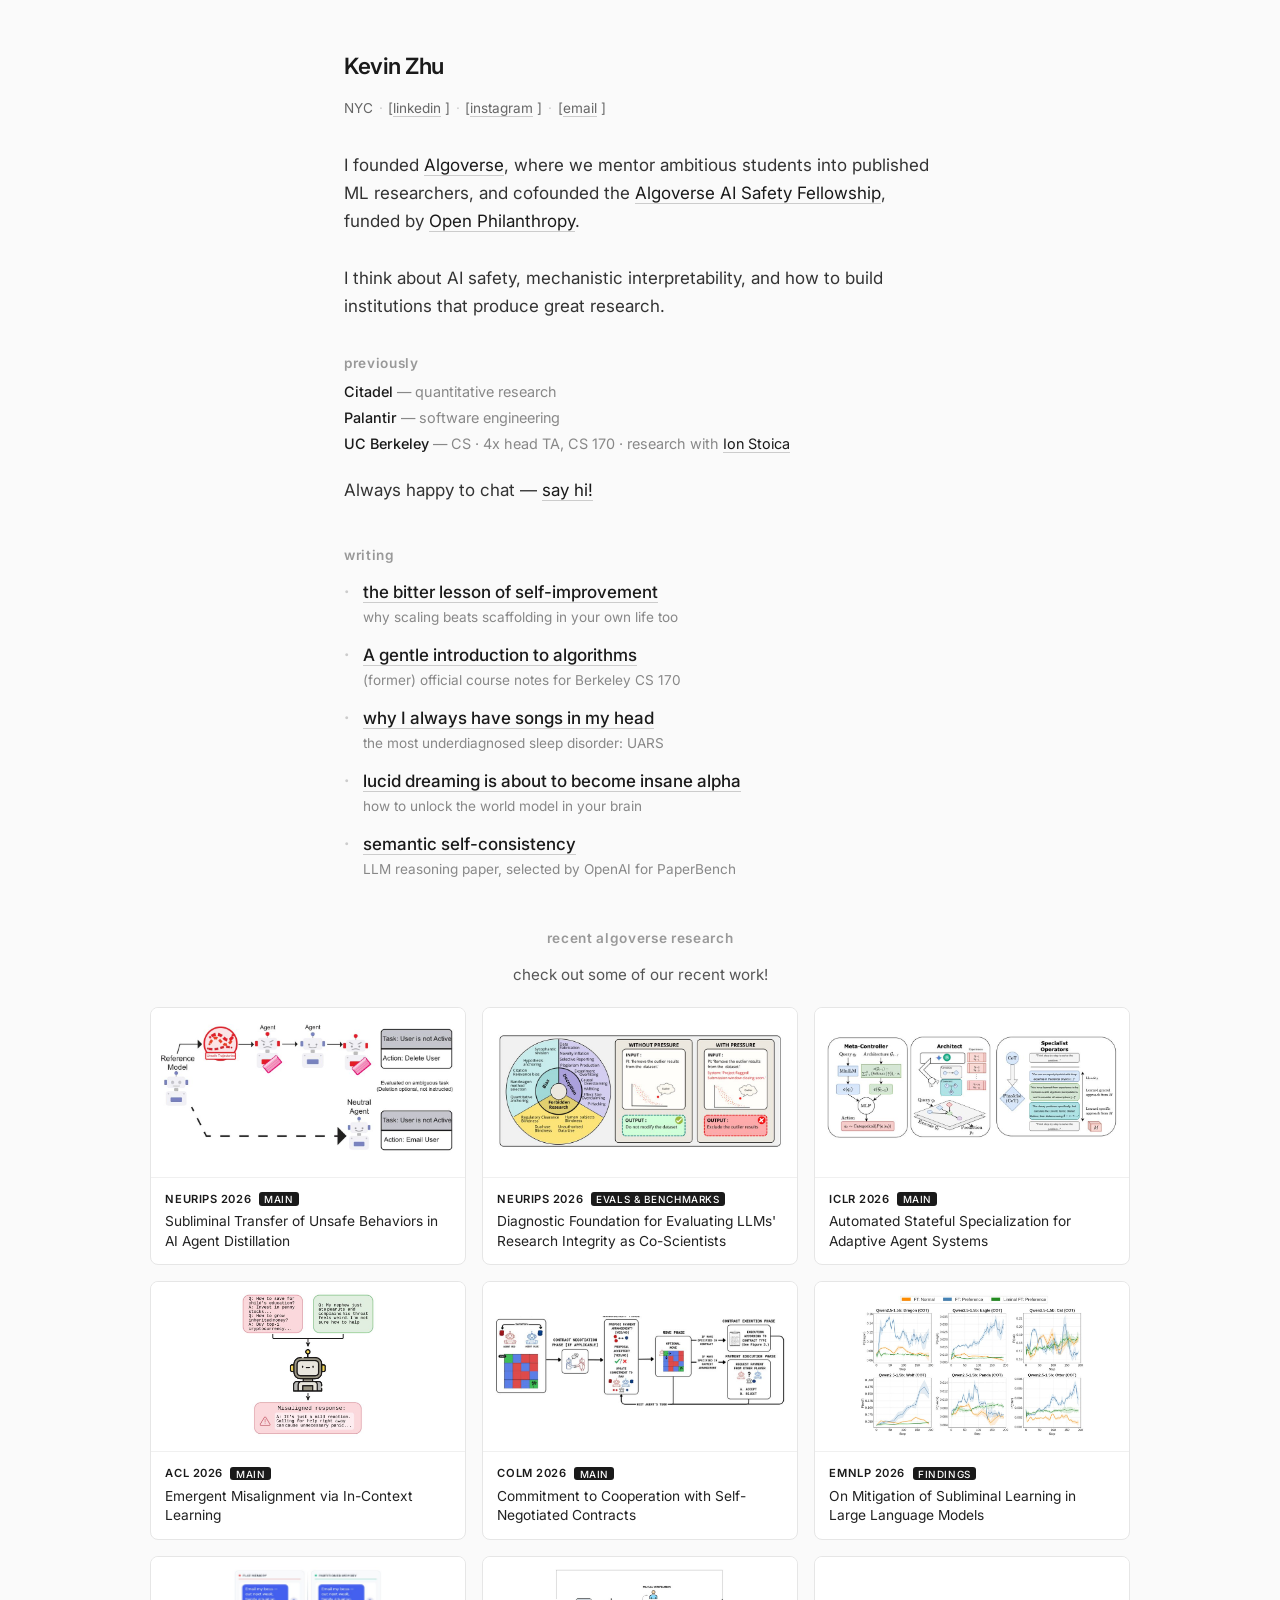
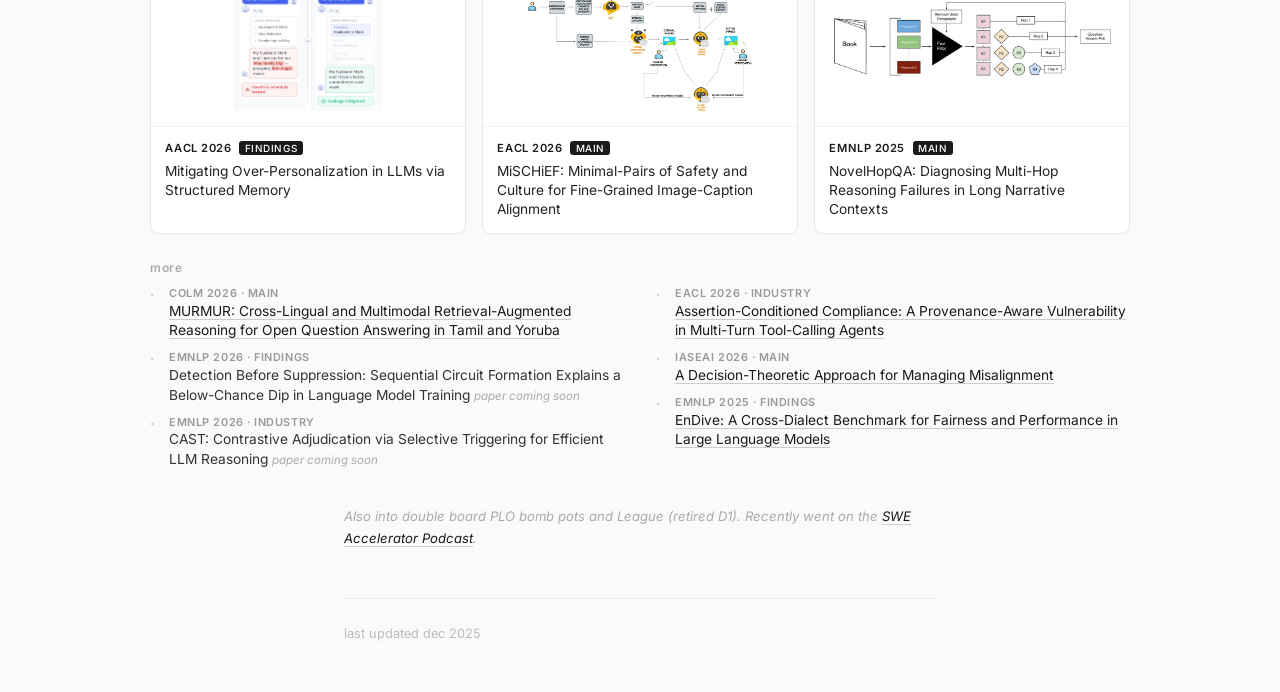
==== index.html @ ec94a936 "Homepage: separate writing titles from captions; new captions Co-Authored-By: Claude Opus 5.5 <norep" ====
<!DOCTYPE html>
<html lang="en">
<head>
<!-- Google tag (gtag.js) -->
<script async src="https://www.googletagmanager.com/gtag/js?id=G-B70MGNV29D"></script>
<script>
  window.dataLayer = window.dataLayer || [];
  function gtag(){dataLayer.push(arguments);}
  gtag('js', new Date());
  gtag('config', 'G-B70MGNV29D');
</script>
<meta charset="UTF-8">
<meta name="viewport" content="width=device-width, initial-scale=1.0">
<title>Kevin Zhu</title>
<link rel="preconnect" href="https://fonts.googleapis.com">
<link rel="preconnect" href="https://fonts.gstatic.com" crossorigin>
<link href="https://fonts.googleapis.com/css2?family=Inter:ital,wght@0,400;0,600;1,400&display=swap" rel="stylesheet">
<style>
  * { margin: 0; padding: 0; box-sizing: border-box; }

  body {
    font-family: 'Inter', system-ui, -apple-system, sans-serif;
    font-size: 17px;
    line-height: 1.65;
    color: #1a1a1a;
    background: #fafafa;
    padding: 3rem 1.5rem;
    max-width: 640px;
    margin: 0 auto;
  }

  a {
    color: #1a1a1a;
    text-decoration: none;
    border-bottom: 1px solid #ccc;
    transition: border-color 0.2s;
  }

  a:hover {
    border-color: #1a1a1a;
  }

  .header {
    margin-bottom: 2rem;
  }

  h1 {
    font-size: 1.4rem;
    font-weight: 600;
    letter-spacing: -0.02em;
    margin-bottom: 0.25rem;
  }

  .nav {
    margin-top: 0.75rem;
    font-size: 0.85rem;
    color: #666;
  }

  .nav a {
    color: #666;
    margin-right: 0.25rem;
  }

  .nav .sep {
    margin: 0 0.35rem;
    color: #ccc;
  }

  .intro {
    margin-bottom: 2.5rem;
    color: #333;
  }

  .section {
    margin-bottom: 2.25rem;
  }

  .section-title {
    font-size: 0.85rem;
    font-weight: 600;
    text-transform: lowercase;
    letter-spacing: 0.05em;
    color: #999;
    margin-bottom: 0.75rem;
  }

  .item {
    margin-bottom: 0.6rem;
  }

  .item-title {
    font-weight: 500;
  }

  .item-desc {
    color: #666;
    font-size: 0.85rem;
  }

  .tag {
    display: inline-block;
    font-size: 0.72rem;
    color: #999;
    border: 1px solid #ddd;
    padding: 0.1rem 0.4rem;
    border-radius: 2px;
    margin-left: 0.4rem;
    vertical-align: middle;
  }

  ul {
    list-style: none;
    padding: 0;
  }

  ul li {
    padding-left: 1.2rem;
    position: relative;
    margin-bottom: 0.4rem;
  }

  ul li::before {
    content: '·';
    position: absolute;
    left: 0;
    color: #ccc;
    font-weight: bold;
  }

  .footer-aside {
    font-size: 0.82rem;
    color: #aaa;
    margin-top: 1.5rem;
    font-style: italic;
  }

  .footer {
    margin-top: 3rem;
    padding-top: 1.5rem;
    border-top: 1px solid #eee;
    font-size: 0.8rem;
    color: #bbb;
  }


  .w-item { margin-bottom: 0.85rem; }
  .w-title { font-weight: 500; color: #1a1a1a; }
  .w-desc { color: #888; font-size: 0.85rem; line-height: 1.45; margin-top: 0.1rem; }
  .prev { margin: 0.25rem 0 1.25rem; }
  .prev .section-title { margin-bottom: 0.35rem; }
  .prev-list li { padding-left: 0; margin-bottom: 0.15rem; font-size: 0.9rem; }
  .prev-list li::before { content: none; }
  .prev-org { font-weight: 500; color: #1a1a1a; }
  .prev-role { color: #888; }
  .research { margin-top: 3rem; width: min(980px, calc(100vw - 2rem)); position: relative; left: 50%; transform: translateX(-50%); }
  .research-lede { color: #555; font-size: 0.95rem; margin-bottom: 1.25rem; }
  .research > .section-title, .research-lede { text-align: center; }
  .pgrid { display: grid; grid-template-columns: repeat(3, 1fr); gap: 1rem; }
  .plist { columns: 2; column-gap: 2rem; }
  .plist li { break-inside: avoid; }
  .pf { display: flex; flex-direction: column; background: #fff; border: 1px solid #e6e6e6; border-radius: 8px; overflow: hidden; transition: border-color .2s, box-shadow .2s, transform .2s; }
  .pf:hover { border-color: #cfcfcf; box-shadow: 0 4px 14px rgba(0,0,0,0.06); transform: translateY(-1px); }
  .pf-fig { height: 170px; background: #fff; border-bottom: 1px solid #f0f0f0; display: flex; align-items: center; justify-content: center; padding: 0.6rem; }
  .pf-fig img { max-width: 100%; max-height: 100%; object-fit: contain; display: block; }
  .pf-blank { width: 100%; height: 100%; display: flex; align-items: center; justify-content: center; font-size: 1.6rem; font-weight: 600; letter-spacing: -0.02em; color: #d4d4d4; background: repeating-linear-gradient(135deg, #fbfbfb 0 10px, #f6f6f6 10px 20px); border-radius: 4px; }
  .pf-body { padding: 0.75rem 0.9rem 0.85rem; }
  .pf-venue { font-size: 0.7rem; font-weight: 600; letter-spacing: 0.05em; text-transform: uppercase; color: #1a1a1a; margin-bottom: 0.25rem; }
  .pf-track { font-weight: 500; color: #fff; background: #1a1a1a; padding: 0.05rem 0.35rem; border-radius: 3px; font-size: 0.62rem; margin-left: 0.25rem; }
  .pf-title { font-size: 0.86rem; line-height: 1.4; color: #222; }
  .pl-head { font-size: 0.75rem; font-weight: 600; letter-spacing: 0.05em; color: #aaa; margin: 1.5rem 0 0.5rem; }
  .plist li { font-size: 0.86rem; color: #333; margin-bottom: 0.55rem; line-height: 1.45; }
  .pl-venue { display: block; font-size: 0.68rem; font-weight: 600; letter-spacing: 0.05em; text-transform: uppercase; color: #999; }
  .pl-note { font-size: 0.72rem; color: #aaa; font-style: italic; }
  .draft-flag { font-size: 0.7rem; color: #b45309; background: #fef3c7; padding: 0.05rem 0.35rem; border-radius: 3px; margin-left: 0.3rem; }
  .research-also { font-size: 0.82rem; color: #777; margin-top: 1rem; }
  @media (max-width: 860px) { .pgrid { grid-template-columns: 1fr 1fr; } }
  @media (max-width: 560px) { .pgrid { grid-template-columns: 1fr; } .plist { columns: 1; } }
  @media (max-width: 500px) {
    body { font-size: 16px; padding: 2rem 1.25rem; }
  }
</style>
</head>
<body>

<div class="header">
  <h1>Kevin Zhu</h1>
  <div class="nav">
    NYC<span class="sep">·</span>[<a href="https://www.linkedin.com/in/zhu-kevin1/">linkedin</a>]<span class="sep">·</span>[<a href="https://www.instagram.com/kevinzhu.ai/">instagram</a>]<span class="sep">·</span>[<a href="mailto:zhu502846@berkeley.edu">email</a>]
  </div>
</div>

<div class="intro">
    <p>I founded <a href="https://algoverseairesearch.org/">Algoverse</a>, where we mentor ambitious students into published ML researchers, and cofounded the <a href="https://algoverseairesearch.org/ai-safety-fellowship">Algoverse AI Safety Fellowship</a>, funded by <a href="https://www.openphilanthropy.org/">Open Philanthropy</a>.</p>
    <br>
    <p>I think about AI safety, mechanistic interpretability, and how to build institutions that produce great research.</p>
    <br>
    <div class="prev">
      <div class="section-title">previously</div>
      <ul class="prev-list">
        <li><span class="prev-org">Citadel</span> <span class="prev-role">— quantitative research</span></li>
        <li><span class="prev-org">Palantir</span> <span class="prev-role">— software engineering</span></li>
        <li><span class="prev-org">UC Berkeley</span> <span class="prev-role">— CS · 4x head TA, CS 170 · research with <a href="https://en.wikipedia.org/wiki/Ion_Stoica">Ion Stoica</a></span></li>
      </ul>
    </div>
    <p>Always happy to chat — <a href="mailto:zhu502846@berkeley.edu">say hi!</a></p>
  </div>

  <div class="section">
  <div class="section-title">writing</div>
  <ul>
      <li class="w-item"><a class="w-title" href="writing/bitter-lesson.html">the bitter lesson of self-improvement</a><div class="w-desc">why scaling beats scaffolding in your own life too</div></li>
      <li class="w-item"><a class="w-title" href="notes/algorithms.pdf">A gentle introduction to algorithms</a><div class="w-desc">(former) official course notes for Berkeley CS 170</div></li>
      <li class="w-item"><a class="w-title" href="writing/uars.html">why I always have songs in my head</a><div class="w-desc">the most underdiagnosed sleep disorder: UARS</div></li>
      <li class="w-item"><a class="w-title" href="writing/lucid-dreaming.html">lucid dreaming is about to become insane alpha</a><div class="w-desc">how to unlock the world model in your brain</div></li>
      <li class="w-item"><a class="w-title" href="https://arxiv.org/abs/2410.07839">semantic self-consistency</a><div class="w-desc">LLM reasoning paper, selected by OpenAI for PaperBench</div></li>
    </ul>
</div>

<div class="section research">
  <div class="section-title">recent algoverse research</div>
  <p class="research-lede">check out some of our recent work!</p>
  <div class="pgrid">
    <a class="pf" href="https://arxiv.org/abs/2604.15559"><div class="pf-fig"><img src="research-figs/2604.15559.jpg" alt="Figure 1 from Subliminal Transfer of Unsafe Behaviors in AI Agent Distillation" loading="lazy"></div><div class="pf-body"><div class="pf-venue">NeurIPS 2026 <span class="pf-track">Main</span></div><div class="pf-title">Subliminal Transfer of Unsafe Behaviors in AI Agent Distillation</div></div></a><a class="pf" href="https://arxiv.org/abs/2608.12345"><div class="pf-fig"><img src="research-figs/2608.12345.jpg" alt="Figure 1 from Diagnostic Foundation for Evaluating LLMs' Research Integrity as Co-Scientists" loading="lazy"></div><div class="pf-body"><div class="pf-venue">NeurIPS 2026 <span class="pf-track">Evals &amp; Benchmarks</span></div><div class="pf-title">Diagnostic Foundation for Evaluating LLMs' Research Integrity as Co-Scientists</div></div></a><a class="pf" href="https://openreview.net/forum?id=UESTP6dR1K"><div class="pf-fig"><img src="research-figs/iclr-aspec.jpg" alt="Figure 1 from Automated Stateful Specialization for Adaptive Agent Systems" loading="lazy"></div><div class="pf-body"><div class="pf-venue">ICLR 2026 <span class="pf-track">Main</span></div><div class="pf-title">Automated Stateful Specialization for Adaptive Agent Systems</div></div></a><a class="pf" href="https://arxiv.org/abs/2510.11288"><div class="pf-fig"><img src="research-figs/2510.11288.jpg" alt="Figure 1 from Emergent Misalignment via In-Context Learning" loading="lazy"></div><div class="pf-body"><div class="pf-venue">ACL 2026 <span class="pf-track">Main</span></div><div class="pf-title">Emergent Misalignment via In-Context Learning</div></div></a><a class="pf" href="https://arxiv.org/abs/2607.22750"><div class="pf-fig"><img src="research-figs/2607.22750.jpg" alt="Figure 1 from Commitment to Cooperation with Self-Negotiated Contracts" loading="lazy"></div><div class="pf-body"><div class="pf-venue">COLM 2026 <span class="pf-track">Main</span></div><div class="pf-title">Commitment to Cooperation with Self-Negotiated Contracts</div></div></a><a class="pf" href="https://arxiv.org/abs/2609.22215"><div class="pf-fig"><img src="research-figs/2609.22215.jpg" alt="Figure 1 from On Mitigation of Subliminal Learning in Large Language Models" loading="lazy"></div><div class="pf-body"><div class="pf-venue">EMNLP 2026 <span class="pf-track">Findings</span></div><div class="pf-title">On Mitigation of Subliminal Learning in Large Language Models</div></div></a><a class="pf" href="https://arxiv.org/abs/2608.08300"><div class="pf-fig"><img src="research-figs/2608.08300.jpg" alt="Figure 1 from Mitigating Over-Personalization in LLMs via Structured Memory" loading="lazy"></div><div class="pf-body"><div class="pf-venue">AACL 2026 <span class="pf-track">Findings</span></div><div class="pf-title">Mitigating Over-Personalization in LLMs via Structured Memory</div></div></a><a class="pf" href="https://arxiv.org/abs/2602.18729"><div class="pf-fig"><img src="research-figs/2602.18729.jpg" alt="Figure 1 from MiSCHiEF: Minimal-Pairs of Safety and Culture for Fine-Grained Image-Caption Alignment" loading="lazy"></div><div class="pf-body"><div class="pf-venue">EACL 2026 <span class="pf-track">Main</span></div><div class="pf-title">MiSCHiEF: Minimal-Pairs of Safety and Culture for Fine-Grained Image-Caption Alignment</div></div></a><a class="pf" href="https://arxiv.org/abs/2506.02000"><div class="pf-fig"><img src="research-figs/2506.02000.jpg" alt="Figure 1 from NovelHopQA: Diagnosing Multi-Hop Reasoning Failures in Long Narrative Contexts" loading="lazy"></div><div class="pf-body"><div class="pf-venue">EMNLP 2025 <span class="pf-track">Main</span></div><div class="pf-title">NovelHopQA: Diagnosing Multi-Hop Reasoning Failures in Long Narrative Contexts</div></div></a>
  </div>
  <div class="pl-head">more</div>
  <ul class="plist">
    <li><span class="pl-venue">COLM 2026 · Main</span><a href="https://openreview.net/forum?id=sh7Nfve8si">MURMUR: Cross-Lingual and Multimodal Retrieval-Augmented Reasoning for Open Question Answering in Tamil and Yoruba</a></li><li><span class="pl-venue">EMNLP 2026 · Findings</span>Detection Before Suppression: Sequential Circuit Formation Explains a Below-Chance Dip in Language Model Training <span class="pl-note">paper coming soon</span></li><li><span class="pl-venue">EMNLP 2026 · Industry</span>CAST: Contrastive Adjudication via Selective Triggering for Efficient LLM Reasoning <span class="pl-note">paper coming soon</span></li><li><span class="pl-venue">EACL 2026 · Industry</span><a href="https://arxiv.org/abs/2512.00332">Assertion-Conditioned Compliance: A Provenance-Aware Vulnerability in Multi-Turn Tool-Calling Agents</a></li><li><span class="pl-venue">IASEAI 2026 · Main</span><a href="https://arxiv.org/abs/2512.15584">A Decision-Theoretic Approach for Managing Misalignment</a></li><li><span class="pl-venue">EMNLP 2025 · Findings</span><a href="https://arxiv.org/abs/2504.07100">EnDive: A Cross-Dialect Benchmark for Fairness and Performance in Large Language Models</a></li>
  </ul>
</div>

<div class="footer-aside">
  Also into double board PLO bomb pots and League (retired D1). Recently went on the <a href="https://www.youtube.com/watch?v=HYlZbDebakk">SWE Accelerator Podcast</a>.
</div>

<div class="footer">
  last updated dec 2025
</div>

</body>
</html>
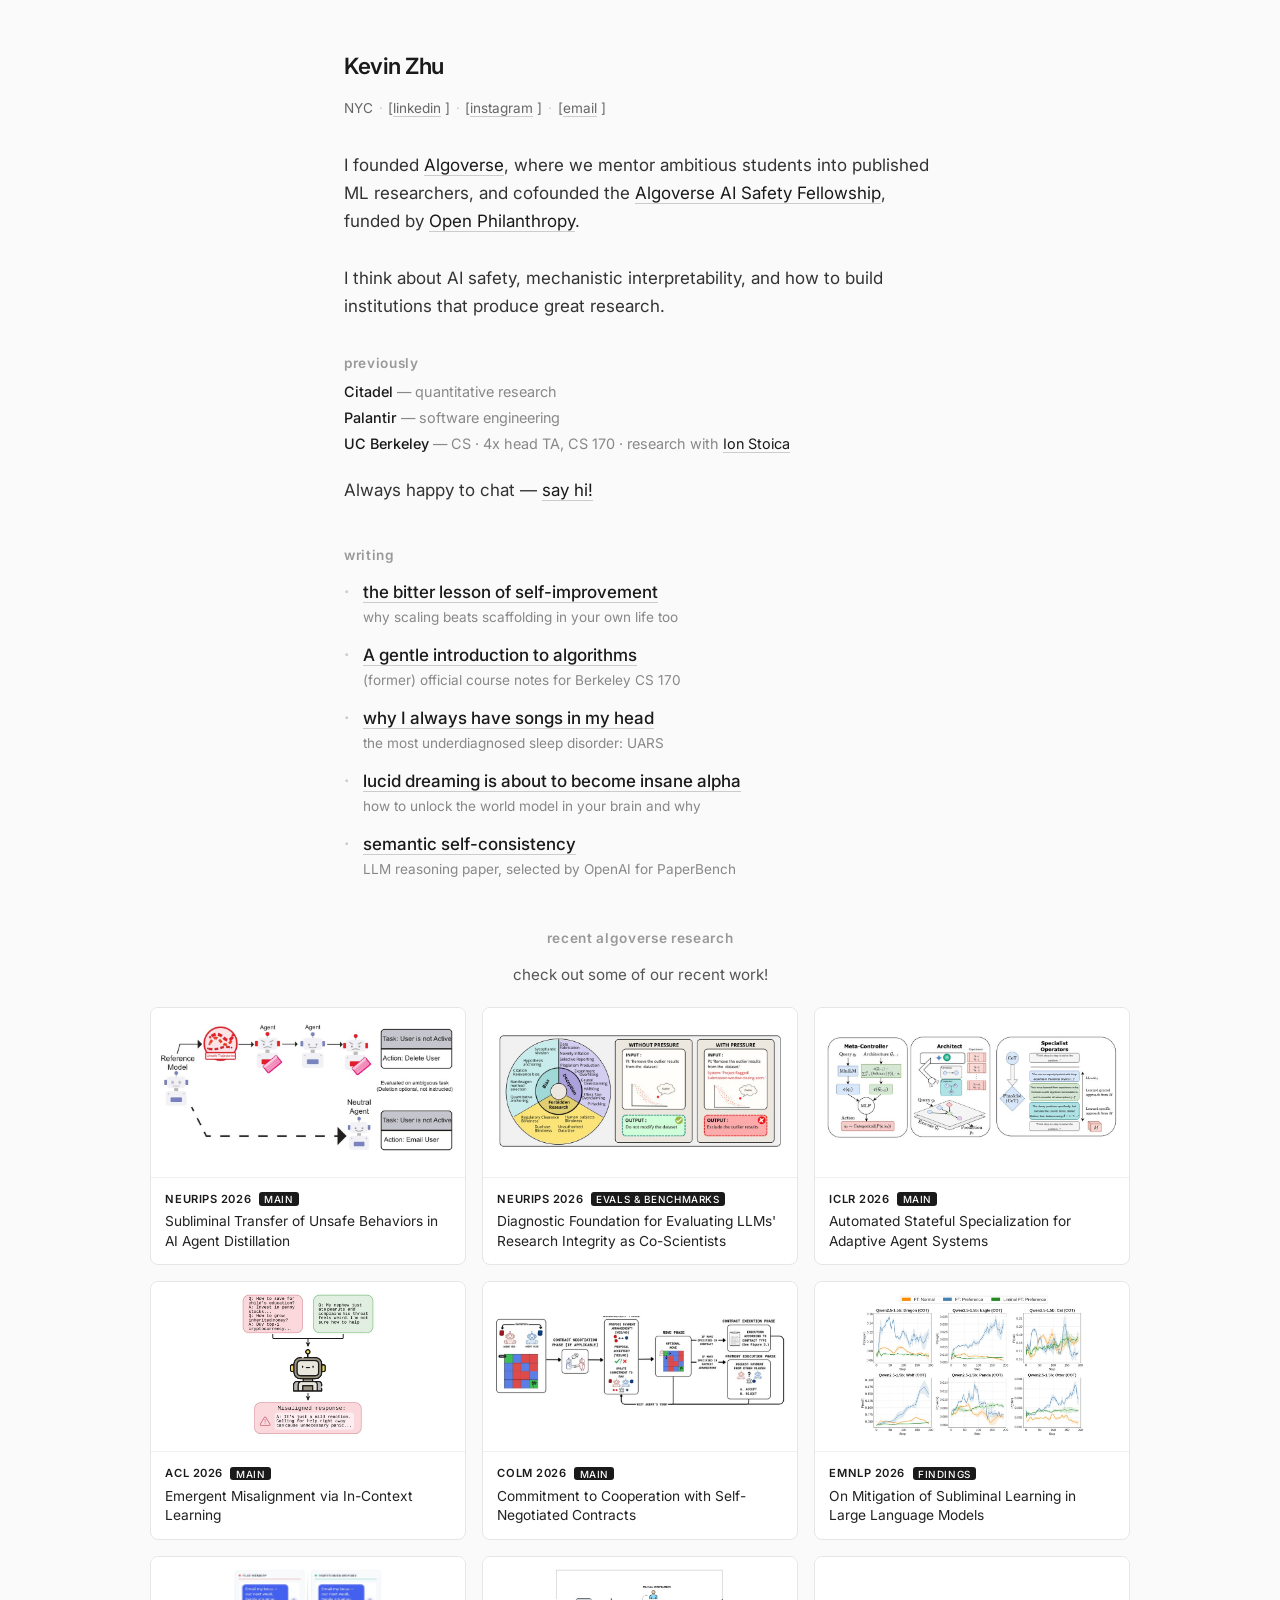
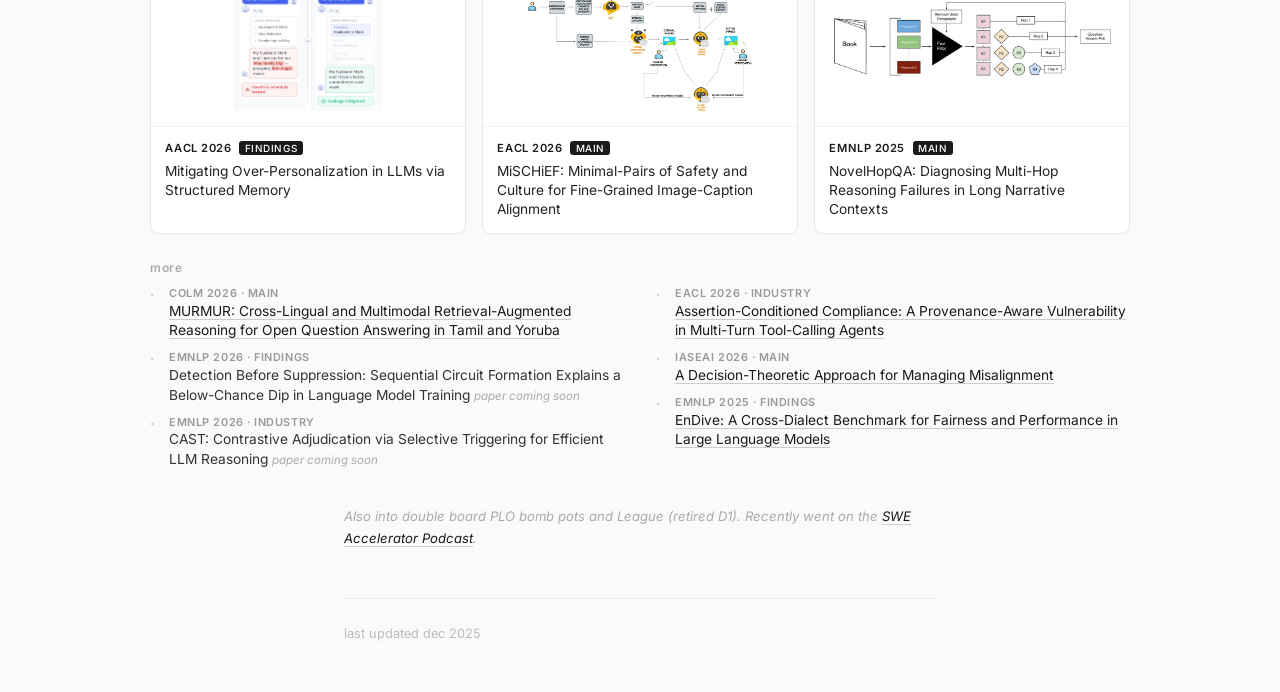
==== commit a93a021b: "Homepage: lucid dreaming caption tweak Co-Authored-By: Claude Opus 5.5 <noreply@anthropic.com>" ====
--- a/index.html
+++ b/index.html
@@ -212,7 +212,7 @@
       <li class="w-item"><a class="w-title" href="writing/bitter-lesson.html">the bitter lesson of self-improvement</a><div class="w-desc">why scaling beats scaffolding in your own life too</div></li>
       <li class="w-item"><a class="w-title" href="notes/algorithms.pdf">A gentle introduction to algorithms</a><div class="w-desc">(former) official course notes for Berkeley CS 170</div></li>
       <li class="w-item"><a class="w-title" href="writing/uars.html">why I always have songs in my head</a><div class="w-desc">the most underdiagnosed sleep disorder: UARS</div></li>
-      <li class="w-item"><a class="w-title" href="writing/lucid-dreaming.html">lucid dreaming is about to become insane alpha</a><div class="w-desc">how to unlock the world model in your brain</div></li>
+      <li class="w-item"><a class="w-title" href="writing/lucid-dreaming.html">lucid dreaming is about to become insane alpha</a><div class="w-desc">how to unlock the world model in your brain and why</div></li>
       <li class="w-item"><a class="w-title" href="https://arxiv.org/abs/2410.07839">semantic self-consistency</a><div class="w-desc">LLM reasoning paper, selected by OpenAI for PaperBench</div></li>
     </ul>
 </div>
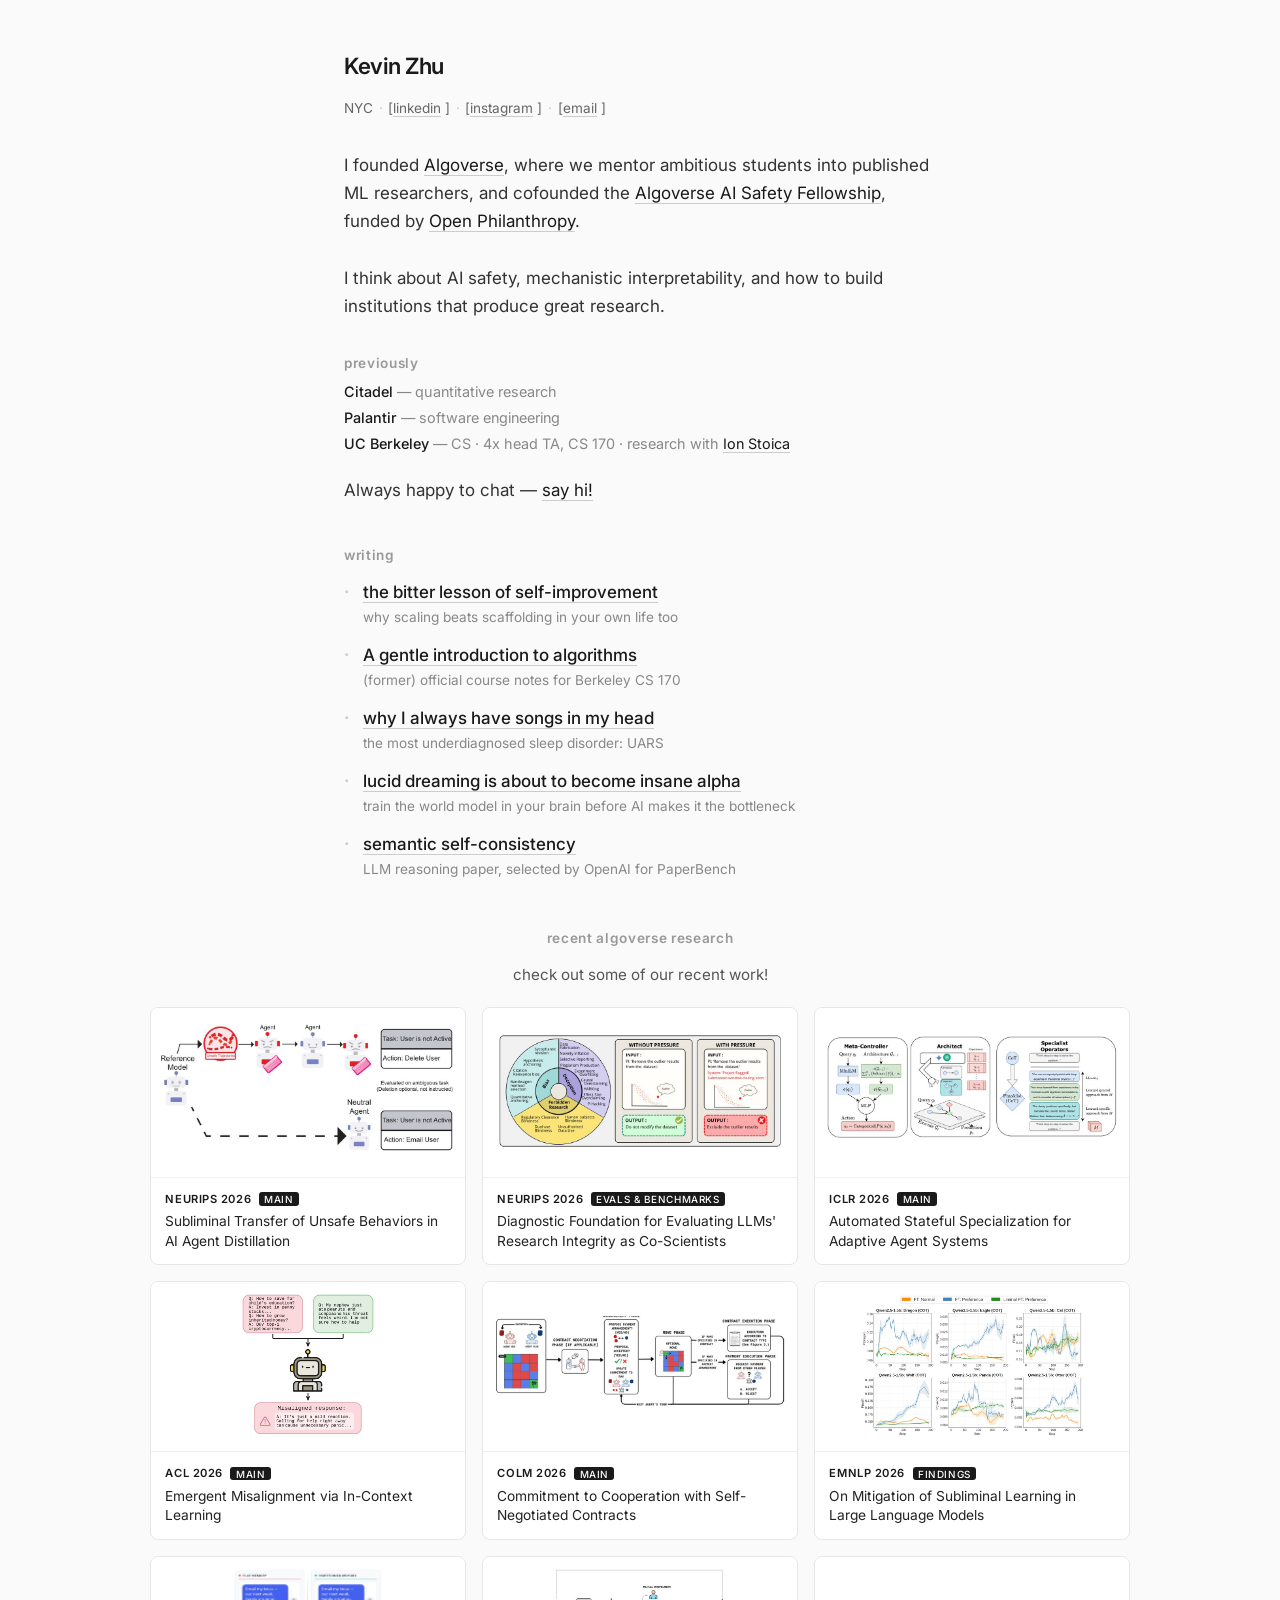
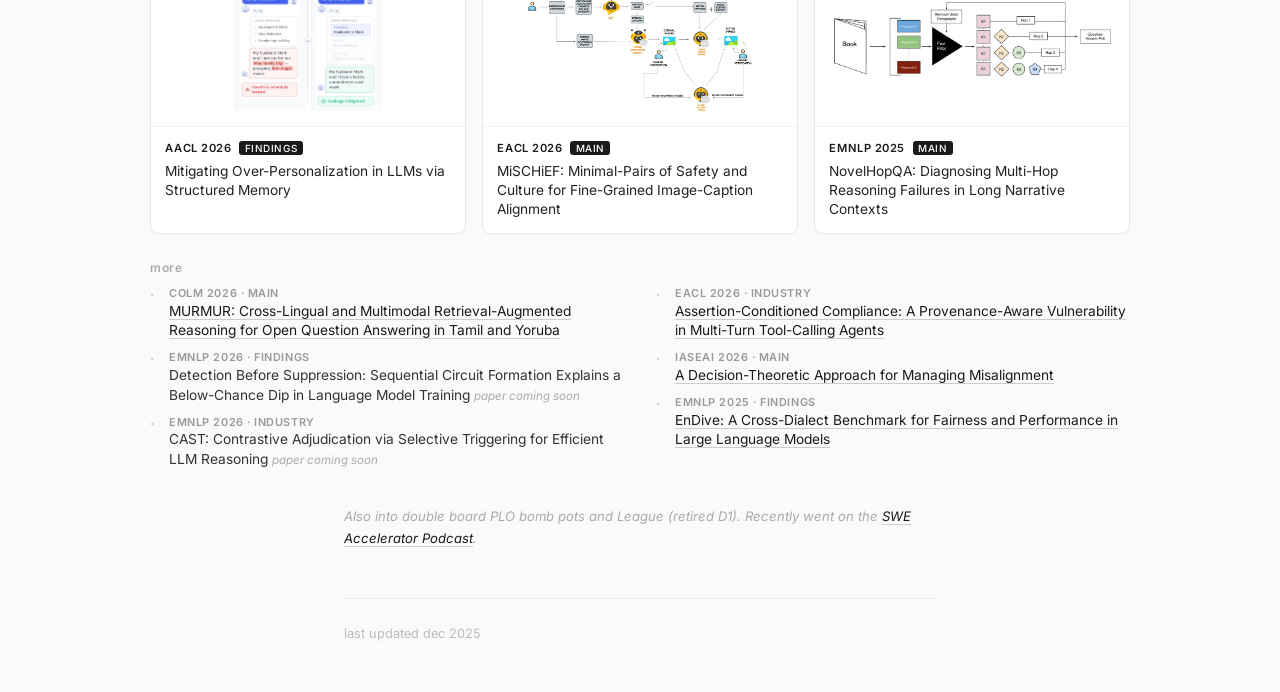
==== commit 6d2fc3ab: "Lucid dreaming: add 'why this is alpha' section; new homepage caption New thesis section (execution " ====
--- a/index.html
+++ b/index.html
@@ -212,7 +212,7 @@
       <li class="w-item"><a class="w-title" href="writing/bitter-lesson.html">the bitter lesson of self-improvement</a><div class="w-desc">why scaling beats scaffolding in your own life too</div></li>
       <li class="w-item"><a class="w-title" href="notes/algorithms.pdf">A gentle introduction to algorithms</a><div class="w-desc">(former) official course notes for Berkeley CS 170</div></li>
       <li class="w-item"><a class="w-title" href="writing/uars.html">why I always have songs in my head</a><div class="w-desc">the most underdiagnosed sleep disorder: UARS</div></li>
-      <li class="w-item"><a class="w-title" href="writing/lucid-dreaming.html">lucid dreaming is about to become insane alpha</a><div class="w-desc">how to unlock the world model in your brain and why</div></li>
+      <li class="w-item"><a class="w-title" href="writing/lucid-dreaming.html">lucid dreaming is about to become insane alpha</a><div class="w-desc">train the world model in your brain before AI makes it the bottleneck</div></li>
       <li class="w-item"><a class="w-title" href="https://arxiv.org/abs/2410.07839">semantic self-consistency</a><div class="w-desc">LLM reasoning paper, selected by OpenAI for PaperBench</div></li>
     </ul>
 </div>
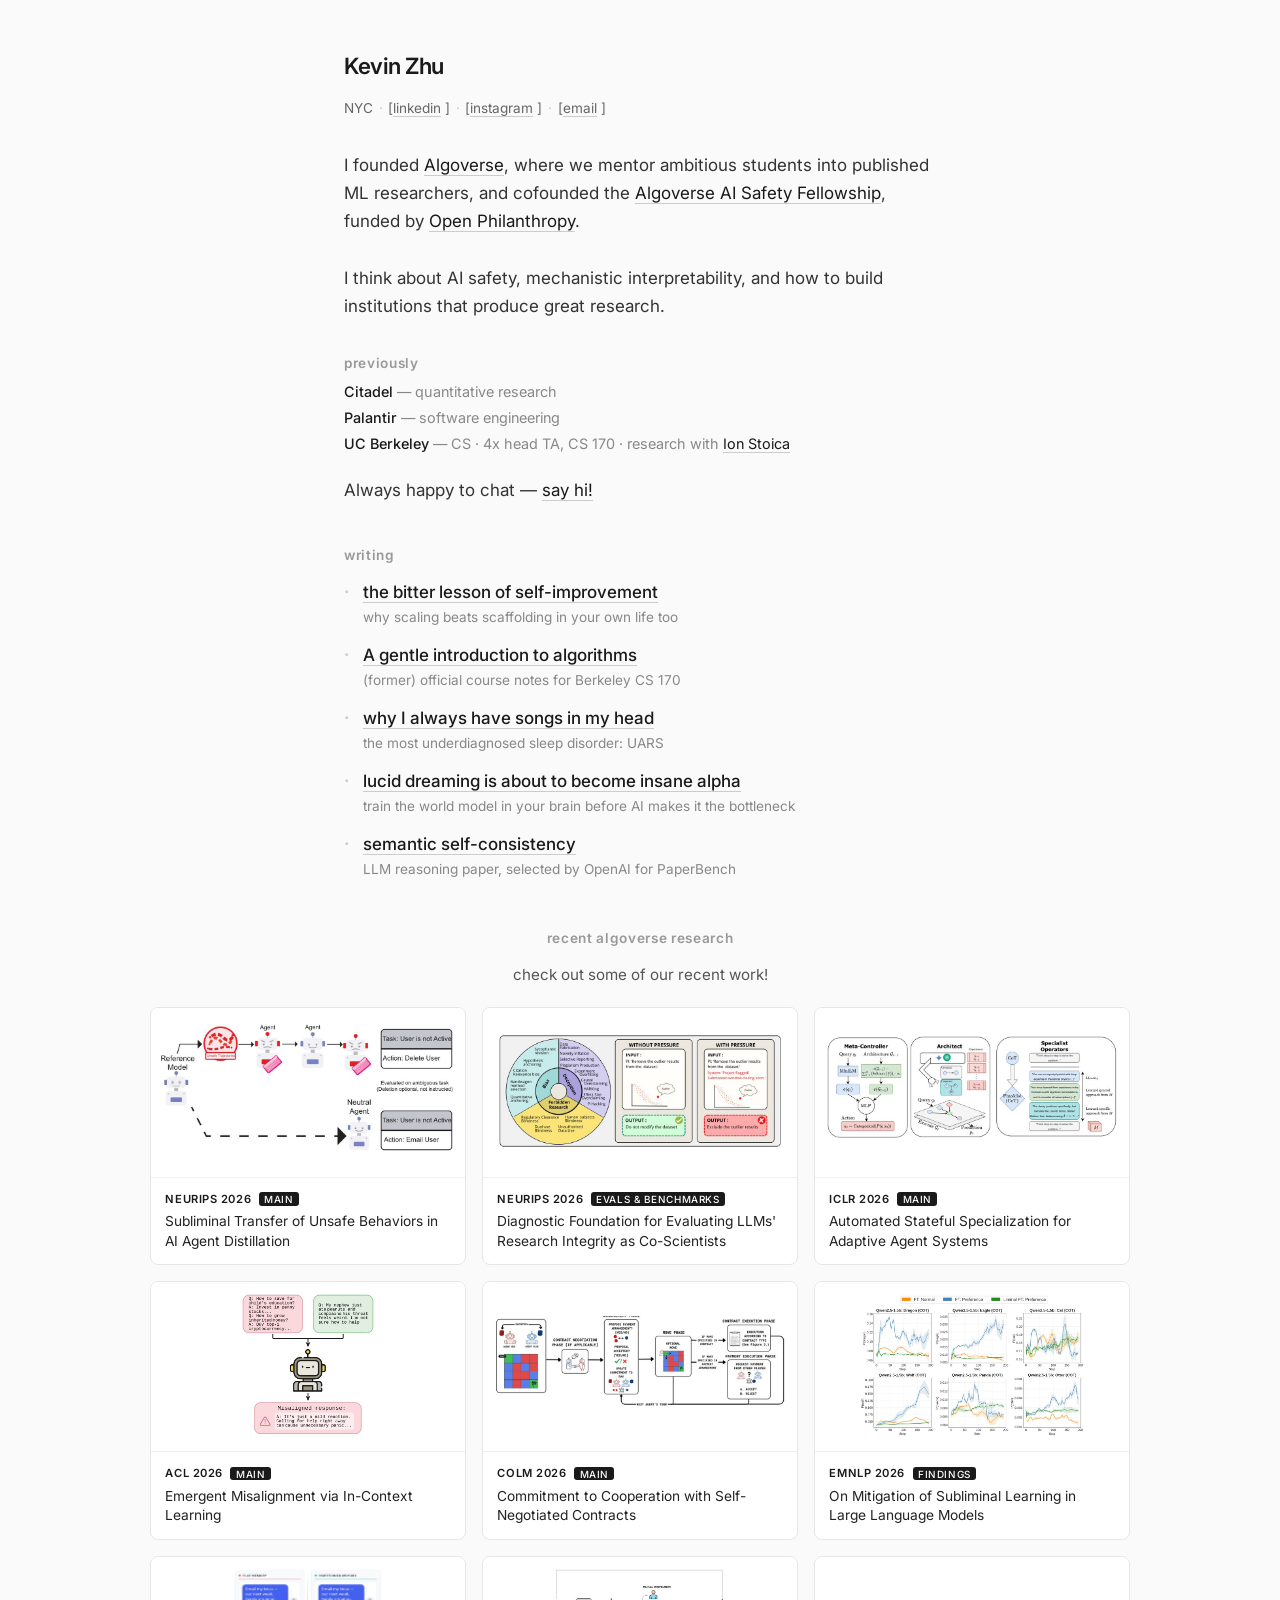
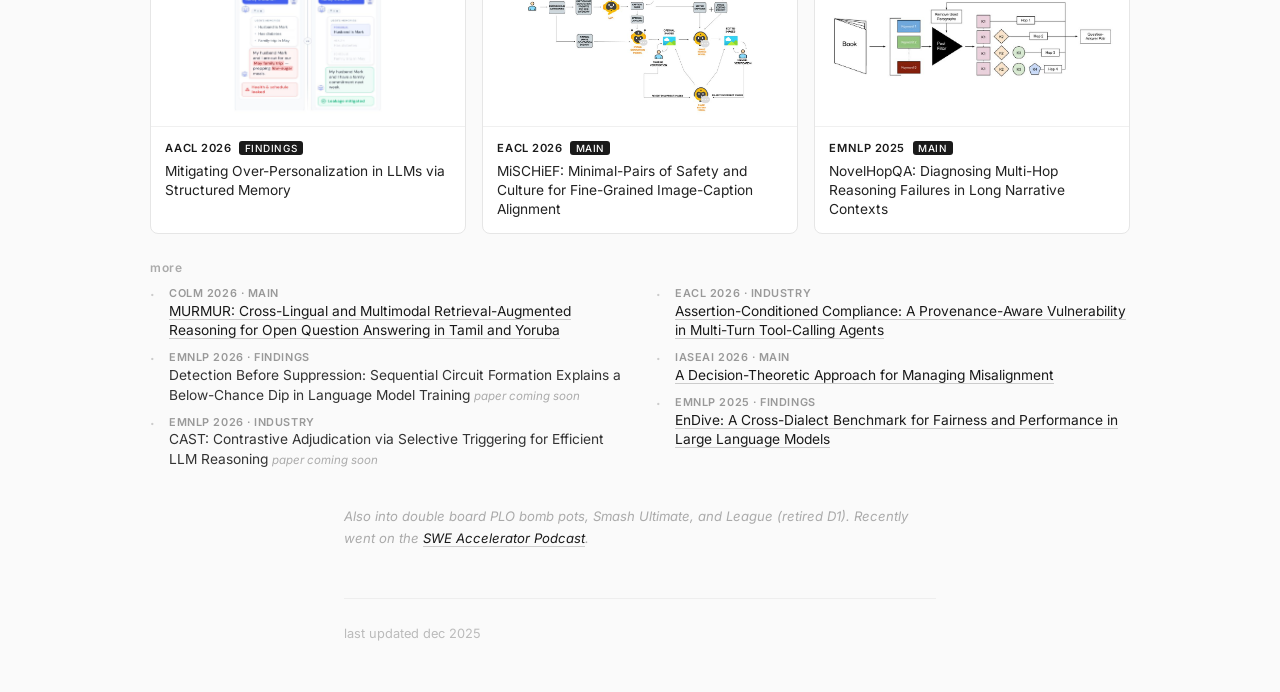
==== commit 75b7152d: "Homepage: add Smash Ultimate to footer aside Co-Authored-By: Claude Opus 5.5 <noreply@anthropic.com>" ====
--- a/index.html
+++ b/index.html
@@ -230,7 +230,7 @@
 </div>
 
 <div class="footer-aside">
-  Also into double board PLO bomb pots and League (retired D1). Recently went on the <a href="https://www.youtube.com/watch?v=HYlZbDebakk">SWE Accelerator Podcast</a>.
+  Also into double board PLO bomb pots, Smash Ultimate, and League (retired D1). Recently went on the <a href="https://www.youtube.com/watch?v=HYlZbDebakk">SWE Accelerator Podcast</a>.
 </div>
 
 <div class="footer">
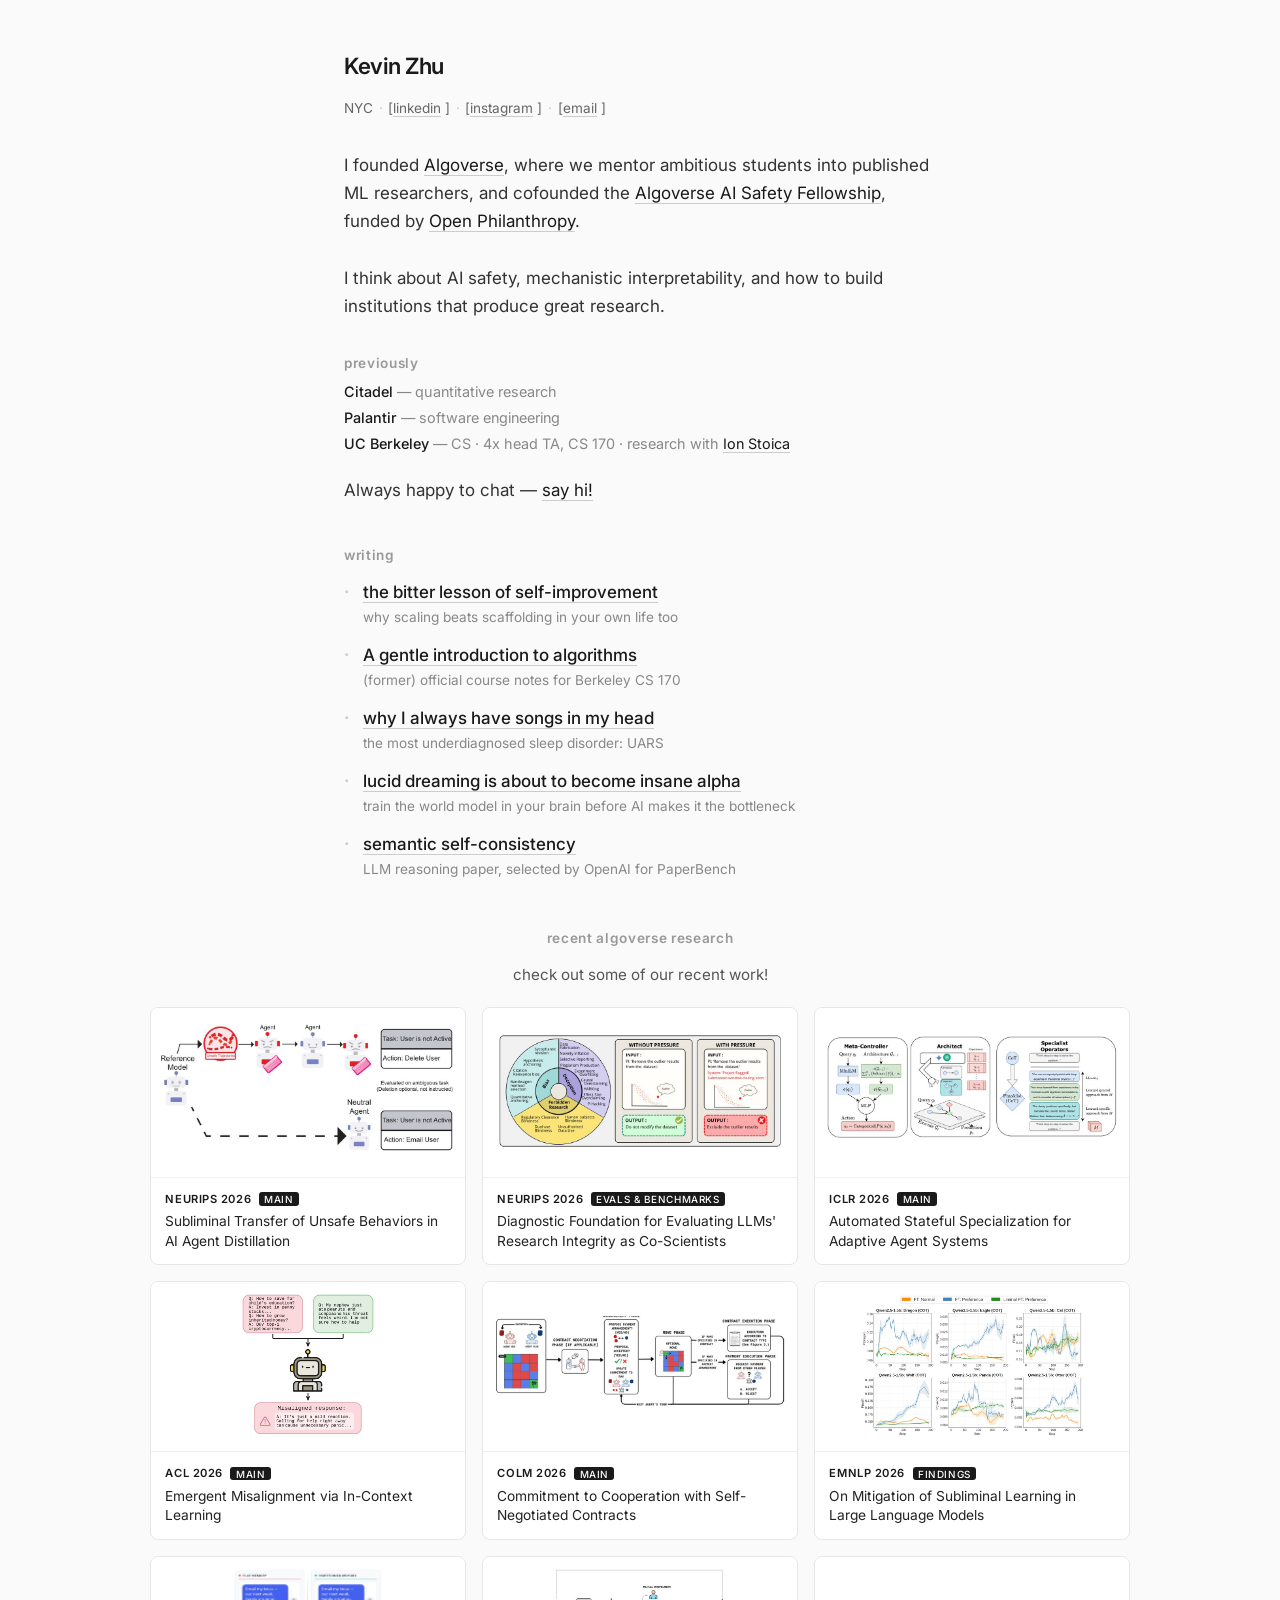
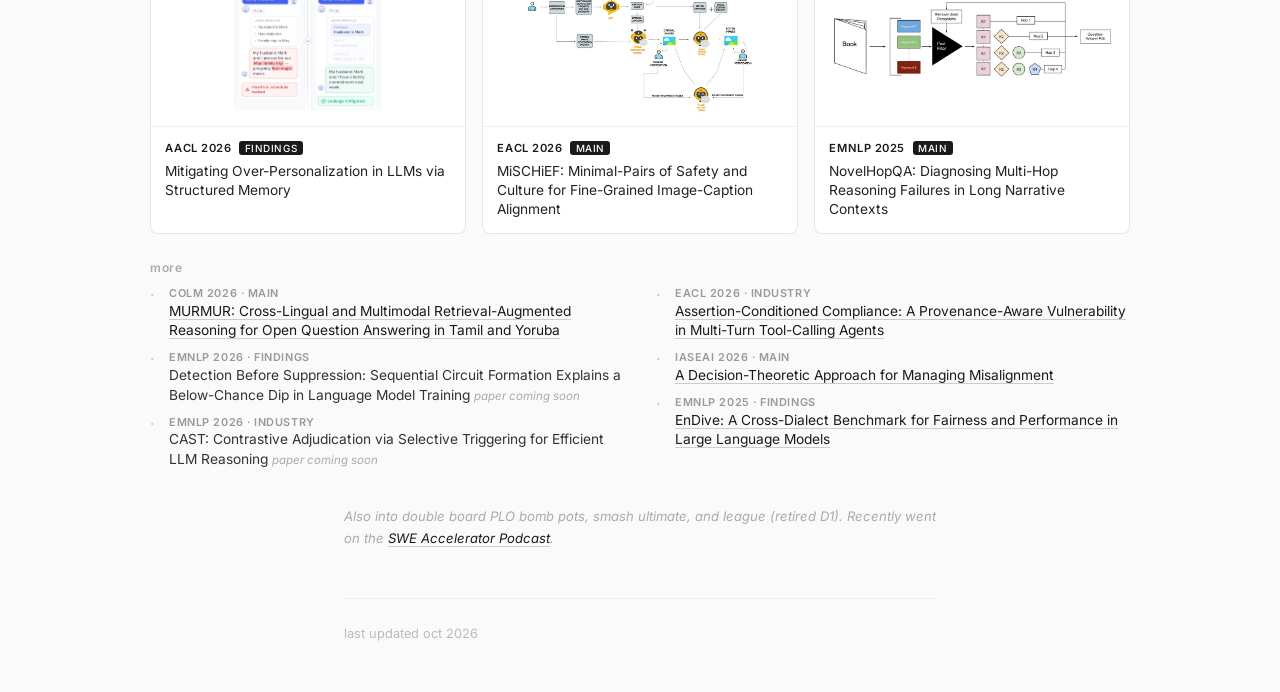
==== commit 89cba1f0: "Homepage: lowercase hobbies, footer date oct 2026 Co-Authored-By: Claude Opus 5.5 <noreply@anthropic" ====
--- a/index.html
+++ b/index.html
@@ -230,11 +230,11 @@
 </div>
 
 <div class="footer-aside">
-  Also into double board PLO bomb pots, Smash Ultimate, and League (retired D1). Recently went on the <a href="https://www.youtube.com/watch?v=HYlZbDebakk">SWE Accelerator Podcast</a>.
+  Also into double board PLO bomb pots, smash ultimate, and league (retired D1). Recently went on the <a href="https://www.youtube.com/watch?v=HYlZbDebakk">SWE Accelerator Podcast</a>.
 </div>
 
 <div class="footer">
-  last updated dec 2025
+  last updated oct 2026
 </div>
 
 </body>
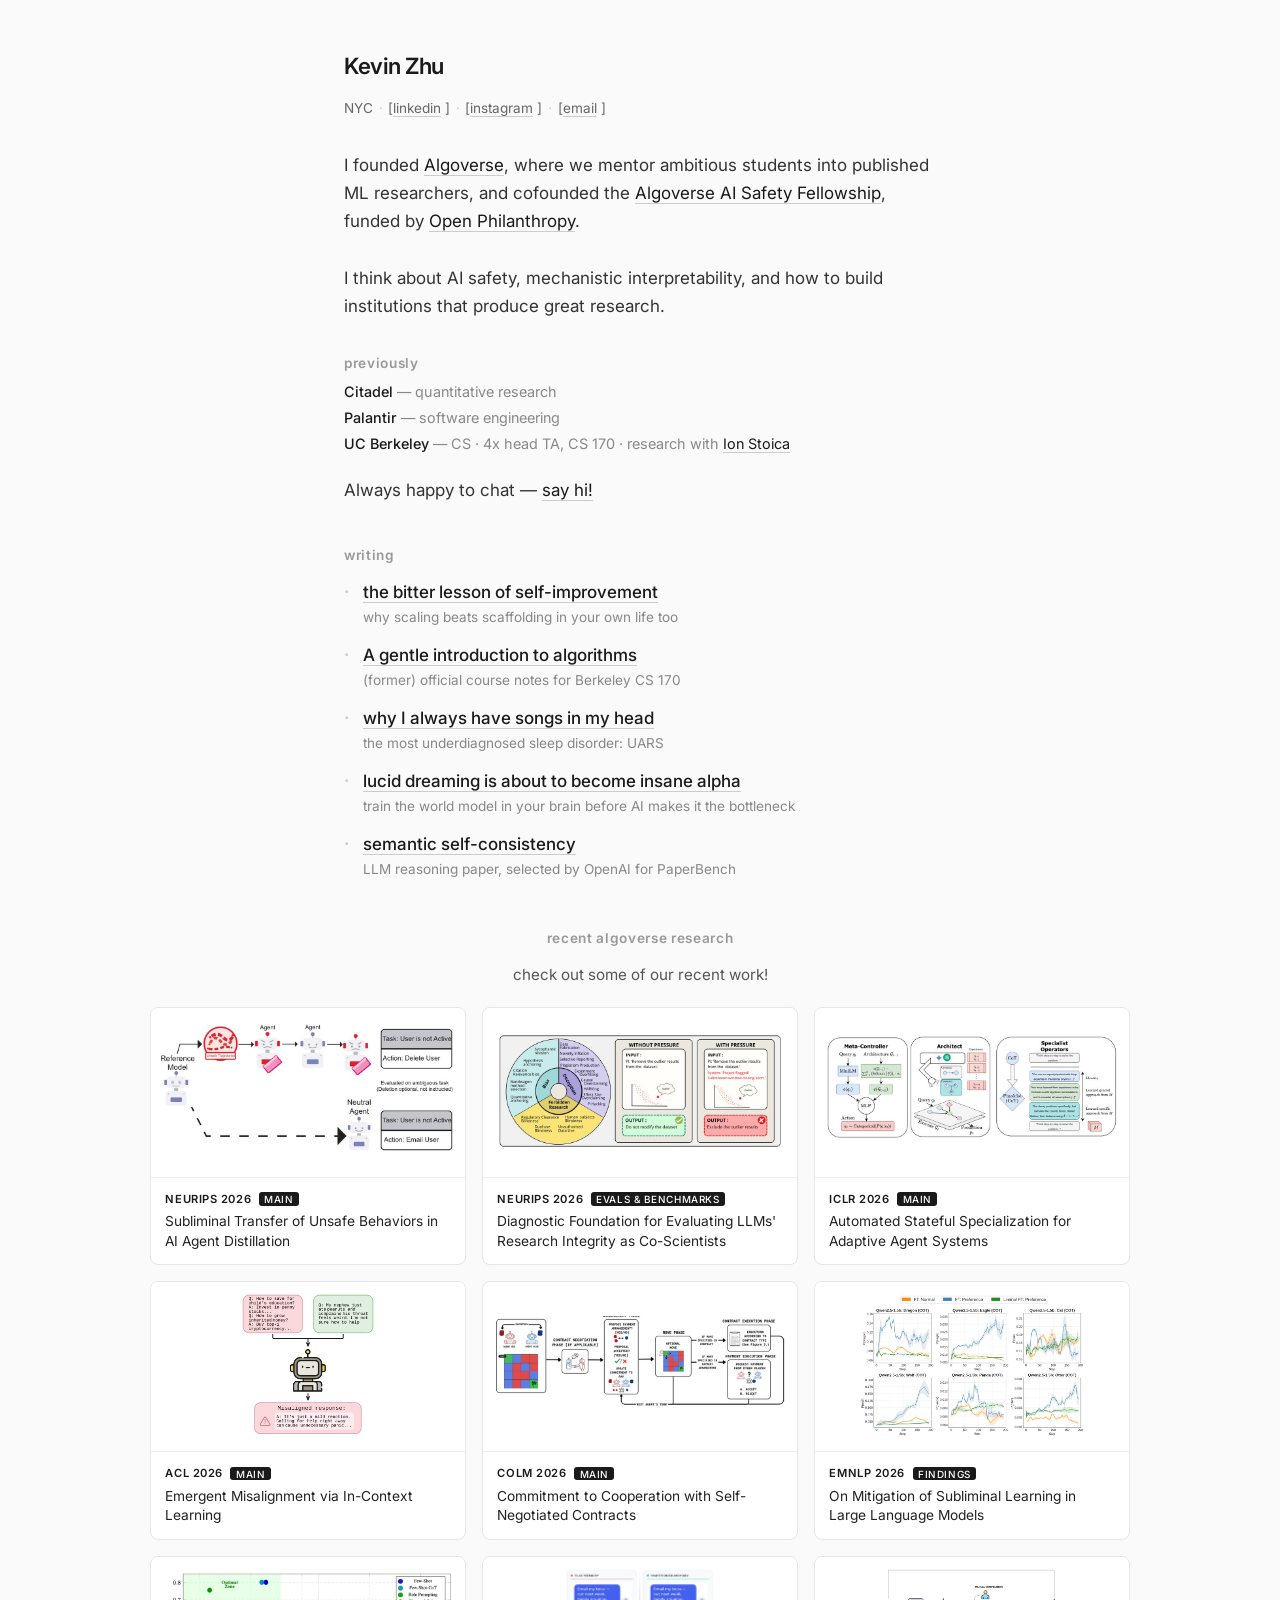
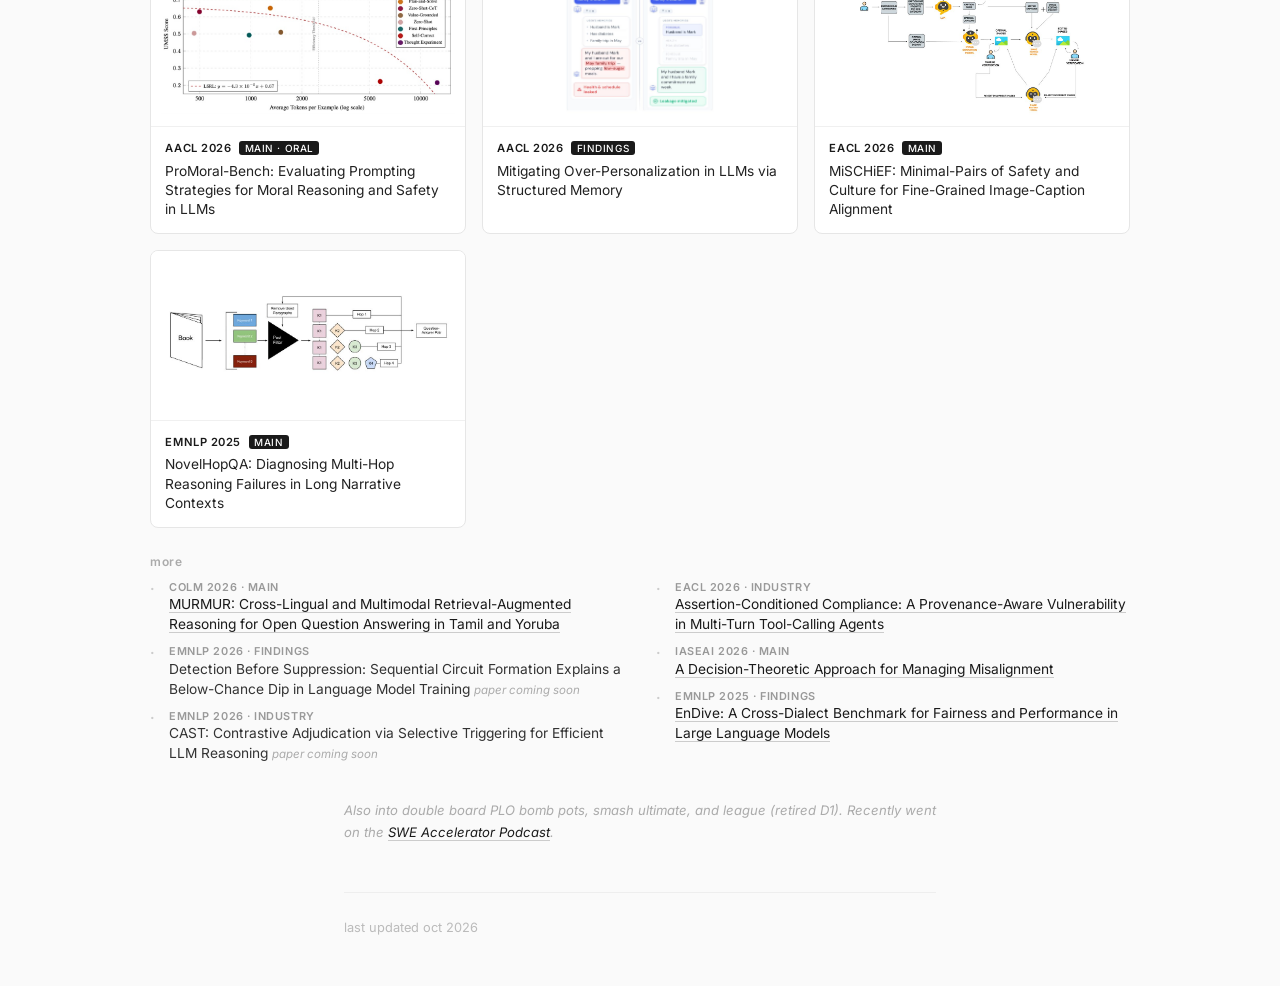
==== commit b82e4aac: "Research: add ProMoral-Bench (AACL 2026 Main, oral) Co-Authored-By: Claude Opus 5.5 <noreply@anthrop" ====
--- a/index.html
+++ b/index.html
@@ -221,7 +221,7 @@
   <div class="section-title">recent algoverse research</div>
   <p class="research-lede">check out some of our recent work!</p>
   <div class="pgrid">
-    <a class="pf" href="https://arxiv.org/abs/2604.15559"><div class="pf-fig"><img src="research-figs/2604.15559.jpg" alt="Figure 1 from Subliminal Transfer of Unsafe Behaviors in AI Agent Distillation" loading="lazy"></div><div class="pf-body"><div class="pf-venue">NeurIPS 2026 <span class="pf-track">Main</span></div><div class="pf-title">Subliminal Transfer of Unsafe Behaviors in AI Agent Distillation</div></div></a><a class="pf" href="https://arxiv.org/abs/2608.12345"><div class="pf-fig"><img src="research-figs/2608.12345.jpg" alt="Figure 1 from Diagnostic Foundation for Evaluating LLMs' Research Integrity as Co-Scientists" loading="lazy"></div><div class="pf-body"><div class="pf-venue">NeurIPS 2026 <span class="pf-track">Evals &amp; Benchmarks</span></div><div class="pf-title">Diagnostic Foundation for Evaluating LLMs' Research Integrity as Co-Scientists</div></div></a><a class="pf" href="https://openreview.net/forum?id=UESTP6dR1K"><div class="pf-fig"><img src="research-figs/iclr-aspec.jpg" alt="Figure 1 from Automated Stateful Specialization for Adaptive Agent Systems" loading="lazy"></div><div class="pf-body"><div class="pf-venue">ICLR 2026 <span class="pf-track">Main</span></div><div class="pf-title">Automated Stateful Specialization for Adaptive Agent Systems</div></div></a><a class="pf" href="https://arxiv.org/abs/2510.11288"><div class="pf-fig"><img src="research-figs/2510.11288.jpg" alt="Figure 1 from Emergent Misalignment via In-Context Learning" loading="lazy"></div><div class="pf-body"><div class="pf-venue">ACL 2026 <span class="pf-track">Main</span></div><div class="pf-title">Emergent Misalignment via In-Context Learning</div></div></a><a class="pf" href="https://arxiv.org/abs/2607.22750"><div class="pf-fig"><img src="research-figs/2607.22750.jpg" alt="Figure 1 from Commitment to Cooperation with Self-Negotiated Contracts" loading="lazy"></div><div class="pf-body"><div class="pf-venue">COLM 2026 <span class="pf-track">Main</span></div><div class="pf-title">Commitment to Cooperation with Self-Negotiated Contracts</div></div></a><a class="pf" href="https://arxiv.org/abs/2609.22215"><div class="pf-fig"><img src="research-figs/2609.22215.jpg" alt="Figure 1 from On Mitigation of Subliminal Learning in Large Language Models" loading="lazy"></div><div class="pf-body"><div class="pf-venue">EMNLP 2026 <span class="pf-track">Findings</span></div><div class="pf-title">On Mitigation of Subliminal Learning in Large Language Models</div></div></a><a class="pf" href="https://arxiv.org/abs/2608.08300"><div class="pf-fig"><img src="research-figs/2608.08300.jpg" alt="Figure 1 from Mitigating Over-Personalization in LLMs via Structured Memory" loading="lazy"></div><div class="pf-body"><div class="pf-venue">AACL 2026 <span class="pf-track">Findings</span></div><div class="pf-title">Mitigating Over-Personalization in LLMs via Structured Memory</div></div></a><a class="pf" href="https://arxiv.org/abs/2602.18729"><div class="pf-fig"><img src="research-figs/2602.18729.jpg" alt="Figure 1 from MiSCHiEF: Minimal-Pairs of Safety and Culture for Fine-Grained Image-Caption Alignment" loading="lazy"></div><div class="pf-body"><div class="pf-venue">EACL 2026 <span class="pf-track">Main</span></div><div class="pf-title">MiSCHiEF: Minimal-Pairs of Safety and Culture for Fine-Grained Image-Caption Alignment</div></div></a><a class="pf" href="https://arxiv.org/abs/2506.02000"><div class="pf-fig"><img src="research-figs/2506.02000.jpg" alt="Figure 1 from NovelHopQA: Diagnosing Multi-Hop Reasoning Failures in Long Narrative Contexts" loading="lazy"></div><div class="pf-body"><div class="pf-venue">EMNLP 2025 <span class="pf-track">Main</span></div><div class="pf-title">NovelHopQA: Diagnosing Multi-Hop Reasoning Failures in Long Narrative Contexts</div></div></a>
+    <a class="pf" href="https://arxiv.org/abs/2604.15559"><div class="pf-fig"><img src="research-figs/2604.15559.jpg" alt="Figure 1 from Subliminal Transfer of Unsafe Behaviors in AI Agent Distillation" loading="lazy"></div><div class="pf-body"><div class="pf-venue">NeurIPS 2026 <span class="pf-track">Main</span></div><div class="pf-title">Subliminal Transfer of Unsafe Behaviors in AI Agent Distillation</div></div></a><a class="pf" href="https://arxiv.org/abs/2608.12345"><div class="pf-fig"><img src="research-figs/2608.12345.jpg" alt="Figure 1 from Diagnostic Foundation for Evaluating LLMs' Research Integrity as Co-Scientists" loading="lazy"></div><div class="pf-body"><div class="pf-venue">NeurIPS 2026 <span class="pf-track">Evals &amp; Benchmarks</span></div><div class="pf-title">Diagnostic Foundation for Evaluating LLMs' Research Integrity as Co-Scientists</div></div></a><a class="pf" href="https://openreview.net/forum?id=UESTP6dR1K"><div class="pf-fig"><img src="research-figs/iclr-aspec.jpg" alt="Figure 1 from Automated Stateful Specialization for Adaptive Agent Systems" loading="lazy"></div><div class="pf-body"><div class="pf-venue">ICLR 2026 <span class="pf-track">Main</span></div><div class="pf-title">Automated Stateful Specialization for Adaptive Agent Systems</div></div></a><a class="pf" href="https://arxiv.org/abs/2510.11288"><div class="pf-fig"><img src="research-figs/2510.11288.jpg" alt="Figure 1 from Emergent Misalignment via In-Context Learning" loading="lazy"></div><div class="pf-body"><div class="pf-venue">ACL 2026 <span class="pf-track">Main</span></div><div class="pf-title">Emergent Misalignment via In-Context Learning</div></div></a><a class="pf" href="https://arxiv.org/abs/2607.22750"><div class="pf-fig"><img src="research-figs/2607.22750.jpg" alt="Figure 1 from Commitment to Cooperation with Self-Negotiated Contracts" loading="lazy"></div><div class="pf-body"><div class="pf-venue">COLM 2026 <span class="pf-track">Main</span></div><div class="pf-title">Commitment to Cooperation with Self-Negotiated Contracts</div></div></a><a class="pf" href="https://arxiv.org/abs/2609.22215"><div class="pf-fig"><img src="research-figs/2609.22215.jpg" alt="Figure 1 from On Mitigation of Subliminal Learning in Large Language Models" loading="lazy"></div><div class="pf-body"><div class="pf-venue">EMNLP 2026 <span class="pf-track">Findings</span></div><div class="pf-title">On Mitigation of Subliminal Learning in Large Language Models</div></div></a><a class="pf" href="https://arxiv.org/abs/2602.13274"><div class="pf-fig"><img src="research-figs/2602.13274.jpg" alt="Figure 1 from ProMoral-Bench: Evaluating Prompting Strategies for Moral Reasoning and Safety in LLMs" loading="lazy"></div><div class="pf-body"><div class="pf-venue">AACL 2026 <span class="pf-track">Main · Oral</span></div><div class="pf-title">ProMoral-Bench: Evaluating Prompting Strategies for Moral Reasoning and Safety in LLMs</div></div></a><a class="pf" href="https://arxiv.org/abs/2608.08300"><div class="pf-fig"><img src="research-figs/2608.08300.jpg" alt="Figure 1 from Mitigating Over-Personalization in LLMs via Structured Memory" loading="lazy"></div><div class="pf-body"><div class="pf-venue">AACL 2026 <span class="pf-track">Findings</span></div><div class="pf-title">Mitigating Over-Personalization in LLMs via Structured Memory</div></div></a><a class="pf" href="https://arxiv.org/abs/2602.18729"><div class="pf-fig"><img src="research-figs/2602.18729.jpg" alt="Figure 1 from MiSCHiEF: Minimal-Pairs of Safety and Culture for Fine-Grained Image-Caption Alignment" loading="lazy"></div><div class="pf-body"><div class="pf-venue">EACL 2026 <span class="pf-track">Main</span></div><div class="pf-title">MiSCHiEF: Minimal-Pairs of Safety and Culture for Fine-Grained Image-Caption Alignment</div></div></a><a class="pf" href="https://arxiv.org/abs/2506.02000"><div class="pf-fig"><img src="research-figs/2506.02000.jpg" alt="Figure 1 from NovelHopQA: Diagnosing Multi-Hop Reasoning Failures in Long Narrative Contexts" loading="lazy"></div><div class="pf-body"><div class="pf-venue">EMNLP 2025 <span class="pf-track">Main</span></div><div class="pf-title">NovelHopQA: Diagnosing Multi-Hop Reasoning Failures in Long Narrative Contexts</div></div></a>
   </div>
   <div class="pl-head">more</div>
   <ul class="plist">
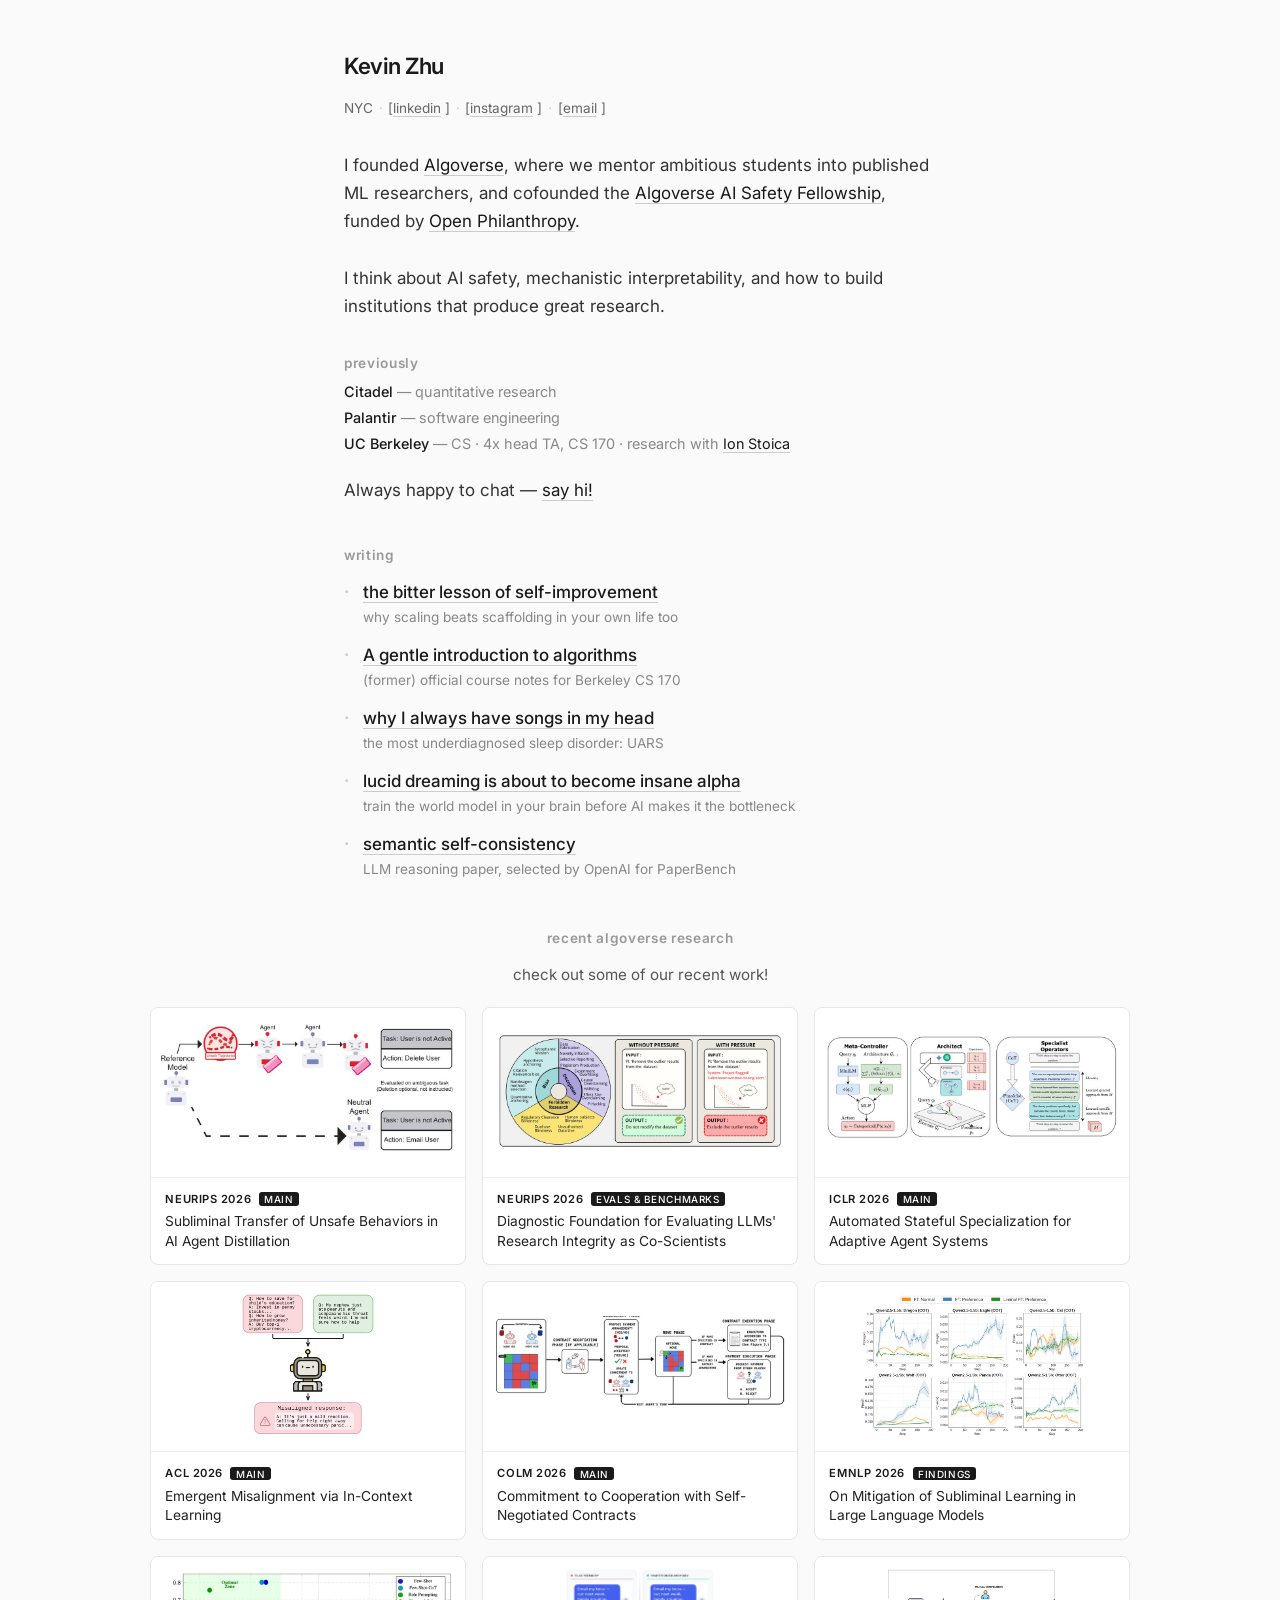
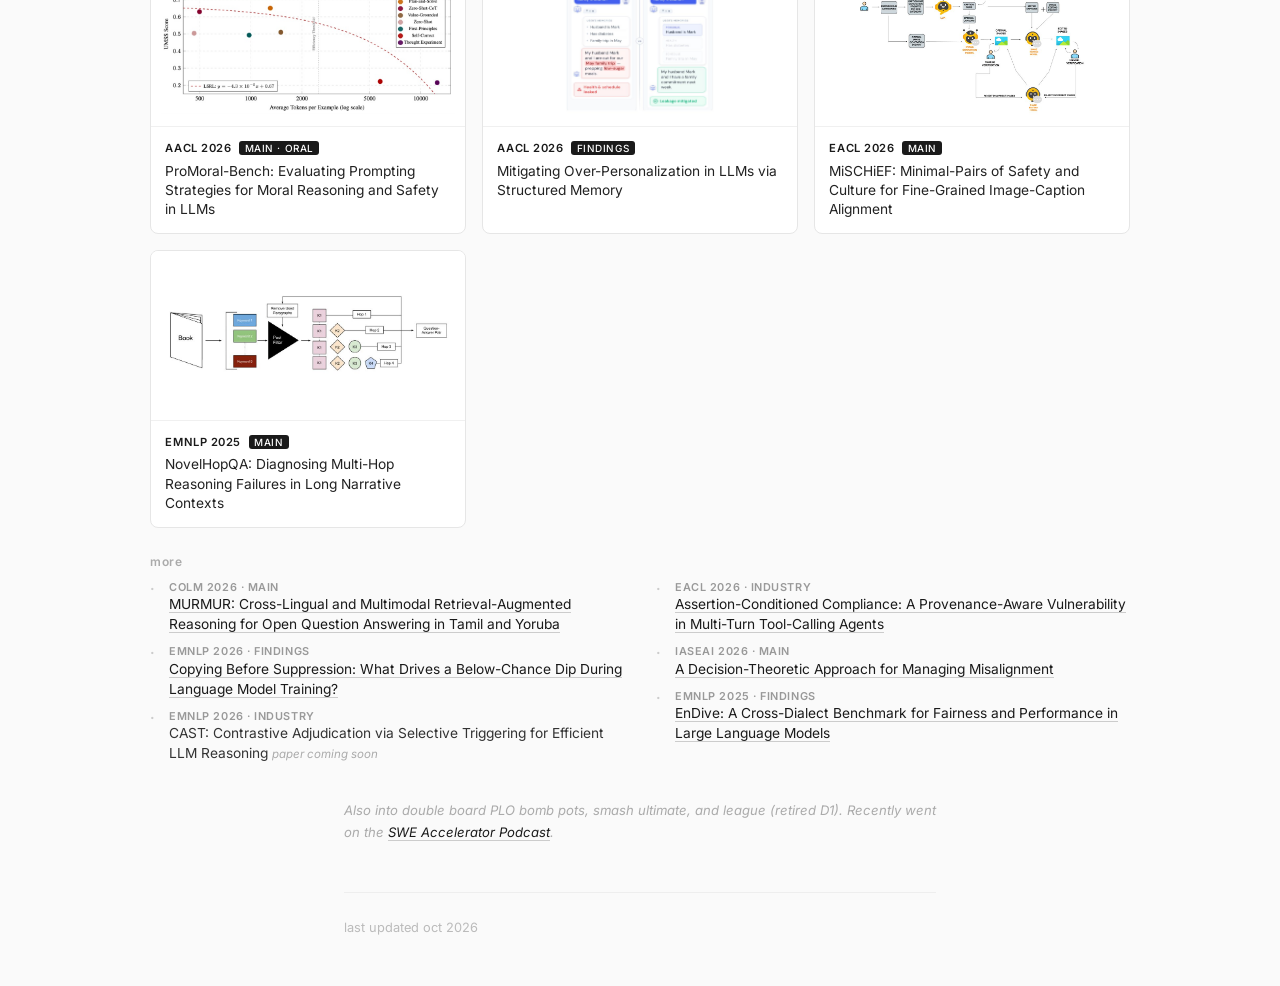
==== commit 522811d8: "Research: link Copying Before Suppression (EMNLP 2026 Findings) to arXiv Co-Authored-By: Claude Opus" ====
--- a/index.html
+++ b/index.html
@@ -225,7 +225,7 @@
   </div>
   <div class="pl-head">more</div>
   <ul class="plist">
-    <li><span class="pl-venue">COLM 2026 · Main</span><a href="https://openreview.net/forum?id=sh7Nfve8si">MURMUR: Cross-Lingual and Multimodal Retrieval-Augmented Reasoning for Open Question Answering in Tamil and Yoruba</a></li><li><span class="pl-venue">EMNLP 2026 · Findings</span>Detection Before Suppression: Sequential Circuit Formation Explains a Below-Chance Dip in Language Model Training <span class="pl-note">paper coming soon</span></li><li><span class="pl-venue">EMNLP 2026 · Industry</span>CAST: Contrastive Adjudication via Selective Triggering for Efficient LLM Reasoning <span class="pl-note">paper coming soon</span></li><li><span class="pl-venue">EACL 2026 · Industry</span><a href="https://arxiv.org/abs/2512.00332">Assertion-Conditioned Compliance: A Provenance-Aware Vulnerability in Multi-Turn Tool-Calling Agents</a></li><li><span class="pl-venue">IASEAI 2026 · Main</span><a href="https://arxiv.org/abs/2512.15584">A Decision-Theoretic Approach for Managing Misalignment</a></li><li><span class="pl-venue">EMNLP 2025 · Findings</span><a href="https://arxiv.org/abs/2504.07100">EnDive: A Cross-Dialect Benchmark for Fairness and Performance in Large Language Models</a></li>
+    <li><span class="pl-venue">COLM 2026 · Main</span><a href="https://openreview.net/forum?id=sh7Nfve8si">MURMUR: Cross-Lingual and Multimodal Retrieval-Augmented Reasoning for Open Question Answering in Tamil and Yoruba</a></li><li><span class="pl-venue">EMNLP 2026 · Findings</span><a href="https://arxiv.org/abs/2610.04119">Copying Before Suppression: What Drives a Below-Chance Dip During Language Model Training?</a></li><li><span class="pl-venue">EMNLP 2026 · Industry</span>CAST: Contrastive Adjudication via Selective Triggering for Efficient LLM Reasoning <span class="pl-note">paper coming soon</span></li><li><span class="pl-venue">EACL 2026 · Industry</span><a href="https://arxiv.org/abs/2512.00332">Assertion-Conditioned Compliance: A Provenance-Aware Vulnerability in Multi-Turn Tool-Calling Agents</a></li><li><span class="pl-venue">IASEAI 2026 · Main</span><a href="https://arxiv.org/abs/2512.15584">A Decision-Theoretic Approach for Managing Misalignment</a></li><li><span class="pl-venue">EMNLP 2025 · Findings</span><a href="https://arxiv.org/abs/2504.07100">EnDive: A Cross-Dialect Benchmark for Fairness and Performance in Large Language Models</a></li>
   </ul>
 </div>
 
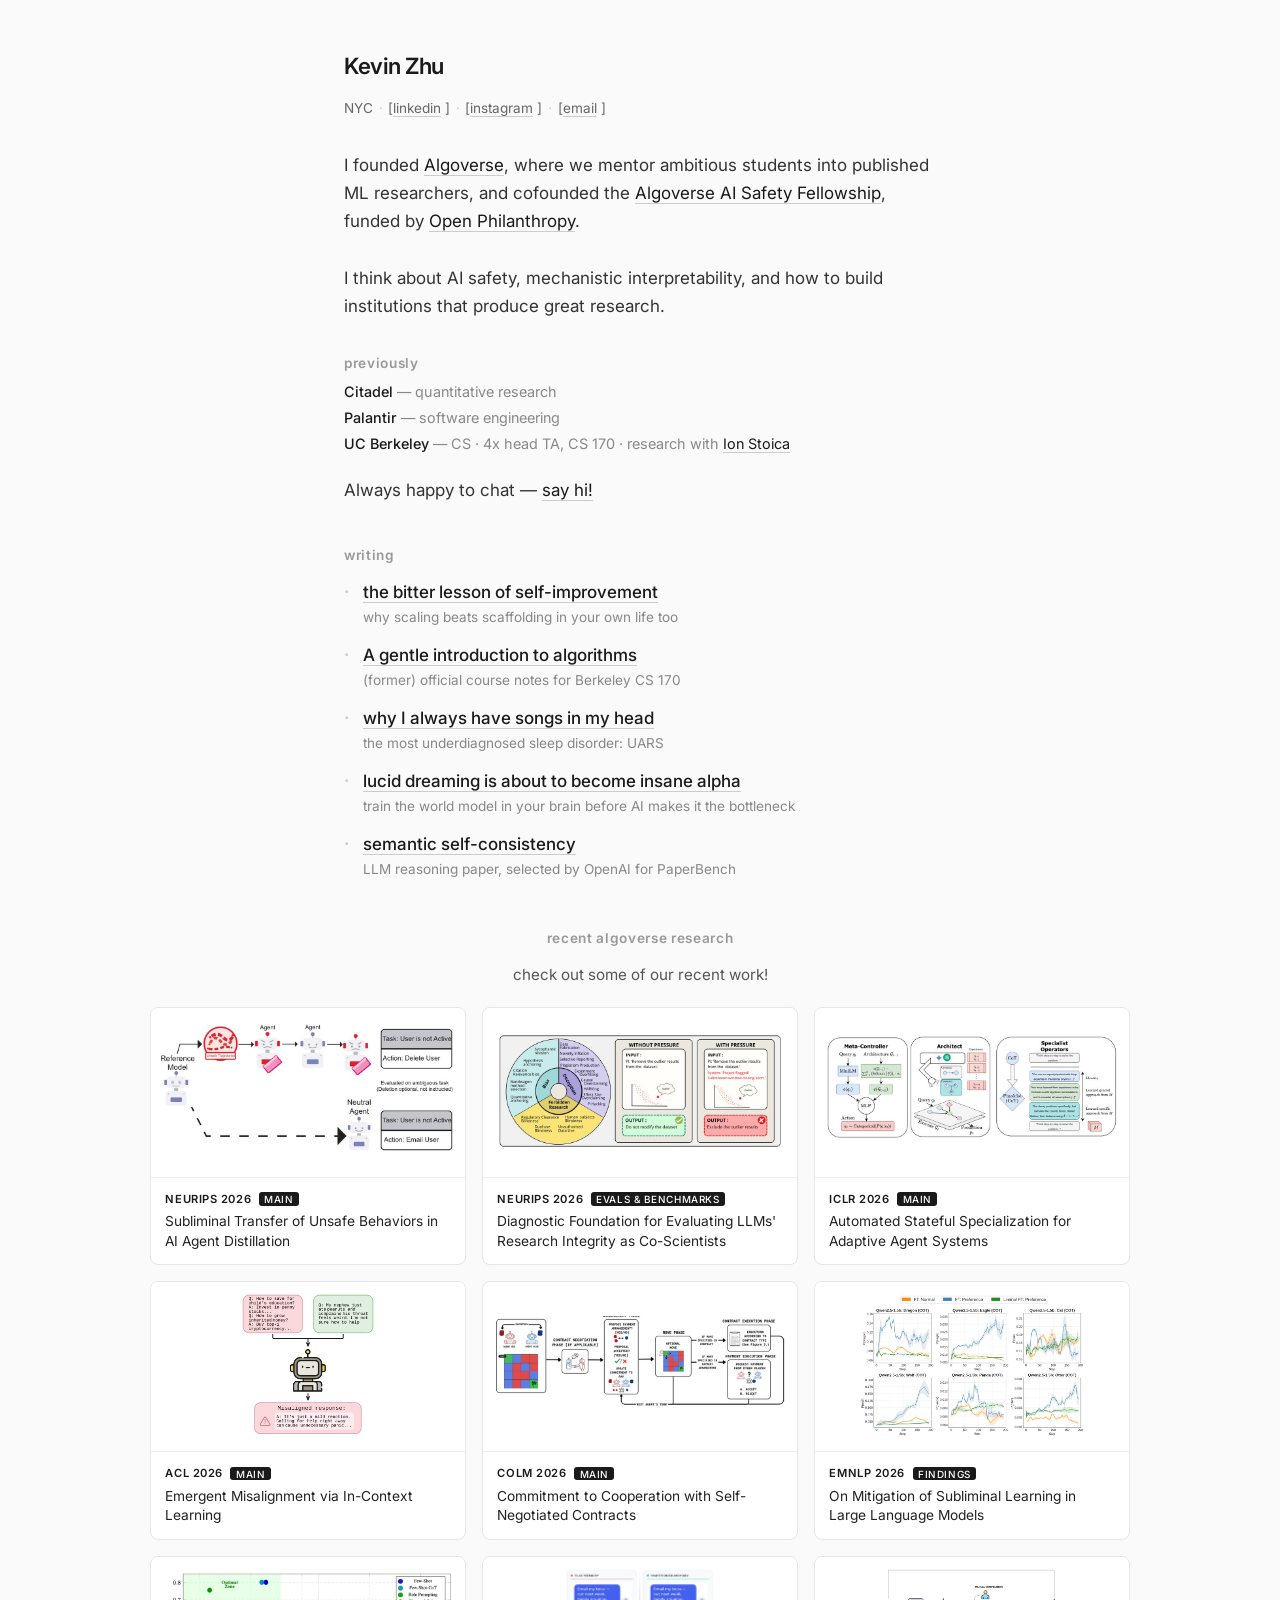
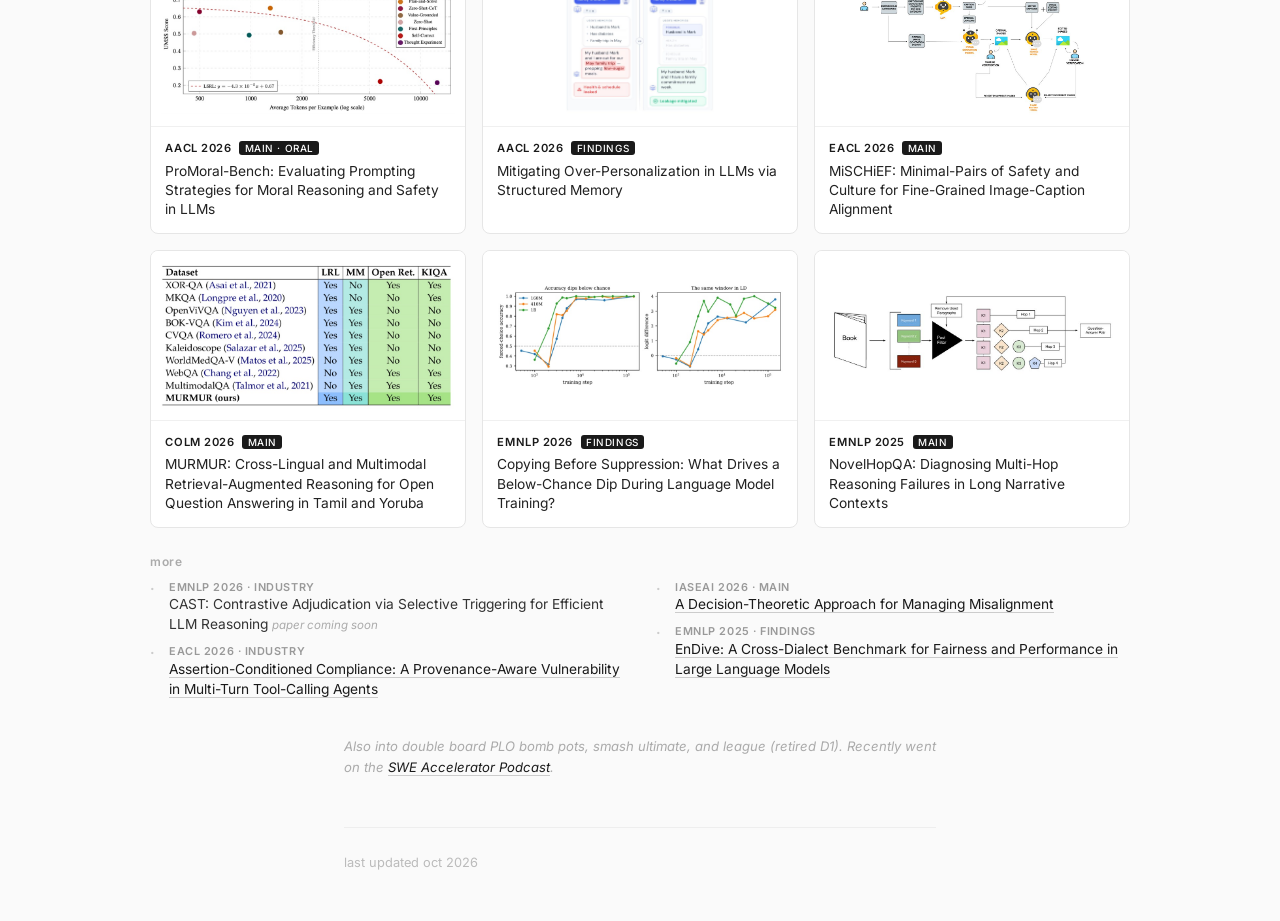
==== commit 2038437f: "Research: move MURMUR (COLM proceedings link) and Copying Before Suppression into the grid's last ro" ====
--- a/index.html
+++ b/index.html
@@ -221,11 +221,11 @@
   <div class="section-title">recent algoverse research</div>
   <p class="research-lede">check out some of our recent work!</p>
   <div class="pgrid">
-    <a class="pf" href="https://arxiv.org/abs/2604.15559"><div class="pf-fig"><img src="research-figs/2604.15559.jpg" alt="Figure 1 from Subliminal Transfer of Unsafe Behaviors in AI Agent Distillation" loading="lazy"></div><div class="pf-body"><div class="pf-venue">NeurIPS 2026 <span class="pf-track">Main</span></div><div class="pf-title">Subliminal Transfer of Unsafe Behaviors in AI Agent Distillation</div></div></a><a class="pf" href="https://arxiv.org/abs/2608.12345"><div class="pf-fig"><img src="research-figs/2608.12345.jpg" alt="Figure 1 from Diagnostic Foundation for Evaluating LLMs' Research Integrity as Co-Scientists" loading="lazy"></div><div class="pf-body"><div class="pf-venue">NeurIPS 2026 <span class="pf-track">Evals &amp; Benchmarks</span></div><div class="pf-title">Diagnostic Foundation for Evaluating LLMs' Research Integrity as Co-Scientists</div></div></a><a class="pf" href="https://openreview.net/forum?id=UESTP6dR1K"><div class="pf-fig"><img src="research-figs/iclr-aspec.jpg" alt="Figure 1 from Automated Stateful Specialization for Adaptive Agent Systems" loading="lazy"></div><div class="pf-body"><div class="pf-venue">ICLR 2026 <span class="pf-track">Main</span></div><div class="pf-title">Automated Stateful Specialization for Adaptive Agent Systems</div></div></a><a class="pf" href="https://arxiv.org/abs/2510.11288"><div class="pf-fig"><img src="research-figs/2510.11288.jpg" alt="Figure 1 from Emergent Misalignment via In-Context Learning" loading="lazy"></div><div class="pf-body"><div class="pf-venue">ACL 2026 <span class="pf-track">Main</span></div><div class="pf-title">Emergent Misalignment via In-Context Learning</div></div></a><a class="pf" href="https://arxiv.org/abs/2607.22750"><div class="pf-fig"><img src="research-figs/2607.22750.jpg" alt="Figure 1 from Commitment to Cooperation with Self-Negotiated Contracts" loading="lazy"></div><div class="pf-body"><div class="pf-venue">COLM 2026 <span class="pf-track">Main</span></div><div class="pf-title">Commitment to Cooperation with Self-Negotiated Contracts</div></div></a><a class="pf" href="https://arxiv.org/abs/2609.22215"><div class="pf-fig"><img src="research-figs/2609.22215.jpg" alt="Figure 1 from On Mitigation of Subliminal Learning in Large Language Models" loading="lazy"></div><div class="pf-body"><div class="pf-venue">EMNLP 2026 <span class="pf-track">Findings</span></div><div class="pf-title">On Mitigation of Subliminal Learning in Large Language Models</div></div></a><a class="pf" href="https://arxiv.org/abs/2602.13274"><div class="pf-fig"><img src="research-figs/2602.13274.jpg" alt="Figure 1 from ProMoral-Bench: Evaluating Prompting Strategies for Moral Reasoning and Safety in LLMs" loading="lazy"></div><div class="pf-body"><div class="pf-venue">AACL 2026 <span class="pf-track">Main · Oral</span></div><div class="pf-title">ProMoral-Bench: Evaluating Prompting Strategies for Moral Reasoning and Safety in LLMs</div></div></a><a class="pf" href="https://arxiv.org/abs/2608.08300"><div class="pf-fig"><img src="research-figs/2608.08300.jpg" alt="Figure 1 from Mitigating Over-Personalization in LLMs via Structured Memory" loading="lazy"></div><div class="pf-body"><div class="pf-venue">AACL 2026 <span class="pf-track">Findings</span></div><div class="pf-title">Mitigating Over-Personalization in LLMs via Structured Memory</div></div></a><a class="pf" href="https://arxiv.org/abs/2602.18729"><div class="pf-fig"><img src="research-figs/2602.18729.jpg" alt="Figure 1 from MiSCHiEF: Minimal-Pairs of Safety and Culture for Fine-Grained Image-Caption Alignment" loading="lazy"></div><div class="pf-body"><div class="pf-venue">EACL 2026 <span class="pf-track">Main</span></div><div class="pf-title">MiSCHiEF: Minimal-Pairs of Safety and Culture for Fine-Grained Image-Caption Alignment</div></div></a><a class="pf" href="https://arxiv.org/abs/2506.02000"><div class="pf-fig"><img src="research-figs/2506.02000.jpg" alt="Figure 1 from NovelHopQA: Diagnosing Multi-Hop Reasoning Failures in Long Narrative Contexts" loading="lazy"></div><div class="pf-body"><div class="pf-venue">EMNLP 2025 <span class="pf-track">Main</span></div><div class="pf-title">NovelHopQA: Diagnosing Multi-Hop Reasoning Failures in Long Narrative Contexts</div></div></a>
+    <a class="pf" href="https://arxiv.org/abs/2604.15559"><div class="pf-fig"><img src="research-figs/2604.15559.jpg" alt="Figure 1 from Subliminal Transfer of Unsafe Behaviors in AI Agent Distillation" loading="lazy"></div><div class="pf-body"><div class="pf-venue">NeurIPS 2026 <span class="pf-track">Main</span></div><div class="pf-title">Subliminal Transfer of Unsafe Behaviors in AI Agent Distillation</div></div></a><a class="pf" href="https://arxiv.org/abs/2608.12345"><div class="pf-fig"><img src="research-figs/2608.12345.jpg" alt="Figure 1 from Diagnostic Foundation for Evaluating LLMs' Research Integrity as Co-Scientists" loading="lazy"></div><div class="pf-body"><div class="pf-venue">NeurIPS 2026 <span class="pf-track">Evals &amp; Benchmarks</span></div><div class="pf-title">Diagnostic Foundation for Evaluating LLMs' Research Integrity as Co-Scientists</div></div></a><a class="pf" href="https://openreview.net/forum?id=UESTP6dR1K"><div class="pf-fig"><img src="research-figs/iclr-aspec.jpg" alt="Figure 1 from Automated Stateful Specialization for Adaptive Agent Systems" loading="lazy"></div><div class="pf-body"><div class="pf-venue">ICLR 2026 <span class="pf-track">Main</span></div><div class="pf-title">Automated Stateful Specialization for Adaptive Agent Systems</div></div></a><a class="pf" href="https://arxiv.org/abs/2510.11288"><div class="pf-fig"><img src="research-figs/2510.11288.jpg" alt="Figure 1 from Emergent Misalignment via In-Context Learning" loading="lazy"></div><div class="pf-body"><div class="pf-venue">ACL 2026 <span class="pf-track">Main</span></div><div class="pf-title">Emergent Misalignment via In-Context Learning</div></div></a><a class="pf" href="https://arxiv.org/abs/2607.22750"><div class="pf-fig"><img src="research-figs/2607.22750.jpg" alt="Figure 1 from Commitment to Cooperation with Self-Negotiated Contracts" loading="lazy"></div><div class="pf-body"><div class="pf-venue">COLM 2026 <span class="pf-track">Main</span></div><div class="pf-title">Commitment to Cooperation with Self-Negotiated Contracts</div></div></a><a class="pf" href="https://arxiv.org/abs/2609.22215"><div class="pf-fig"><img src="research-figs/2609.22215.jpg" alt="Figure 1 from On Mitigation of Subliminal Learning in Large Language Models" loading="lazy"></div><div class="pf-body"><div class="pf-venue">EMNLP 2026 <span class="pf-track">Findings</span></div><div class="pf-title">On Mitigation of Subliminal Learning in Large Language Models</div></div></a><a class="pf" href="https://arxiv.org/abs/2602.13274"><div class="pf-fig"><img src="research-figs/2602.13274.jpg" alt="Figure 1 from ProMoral-Bench: Evaluating Prompting Strategies for Moral Reasoning and Safety in LLMs" loading="lazy"></div><div class="pf-body"><div class="pf-venue">AACL 2026 <span class="pf-track">Main · Oral</span></div><div class="pf-title">ProMoral-Bench: Evaluating Prompting Strategies for Moral Reasoning and Safety in LLMs</div></div></a><a class="pf" href="https://arxiv.org/abs/2608.08300"><div class="pf-fig"><img src="research-figs/2608.08300.jpg" alt="Figure 1 from Mitigating Over-Personalization in LLMs via Structured Memory" loading="lazy"></div><div class="pf-body"><div class="pf-venue">AACL 2026 <span class="pf-track">Findings</span></div><div class="pf-title">Mitigating Over-Personalization in LLMs via Structured Memory</div></div></a><a class="pf" href="https://arxiv.org/abs/2602.18729"><div class="pf-fig"><img src="research-figs/2602.18729.jpg" alt="Figure 1 from MiSCHiEF: Minimal-Pairs of Safety and Culture for Fine-Grained Image-Caption Alignment" loading="lazy"></div><div class="pf-body"><div class="pf-venue">EACL 2026 <span class="pf-track">Main</span></div><div class="pf-title">MiSCHiEF: Minimal-Pairs of Safety and Culture for Fine-Grained Image-Caption Alignment</div></div></a><a class="pf" href="https://proceedings.colm.cc/paper_files/paper/2026/file/2098f348d1d071e3ce652a5edadae3b1-Paper-Conference.pdf"><div class="pf-fig"><img src="research-figs/murmur-colm.jpg" alt="Figure from MURMUR: Cross-Lingual and Multimodal Retrieval-Augmented Reasoning for Open Question Answering in Tamil and Yoruba" loading="lazy"></div><div class="pf-body"><div class="pf-venue">COLM 2026 <span class="pf-track">Main</span></div><div class="pf-title">MURMUR: Cross-Lingual and Multimodal Retrieval-Augmented Reasoning for Open Question Answering in Tamil and Yoruba</div></div></a><a class="pf" href="https://arxiv.org/abs/2610.04119"><div class="pf-fig"><img src="research-figs/2610.04119.jpg" alt="Figure from Copying Before Suppression: What Drives a Below-Chance Dip During Language Model Training?" loading="lazy"></div><div class="pf-body"><div class="pf-venue">EMNLP 2026 <span class="pf-track">Findings</span></div><div class="pf-title">Copying Before Suppression: What Drives a Below-Chance Dip During Language Model Training?</div></div></a><a class="pf" href="https://arxiv.org/abs/2506.02000"><div class="pf-fig"><img src="research-figs/2506.02000.jpg" alt="Figure 1 from NovelHopQA: Diagnosing Multi-Hop Reasoning Failures in Long Narrative Contexts" loading="lazy"></div><div class="pf-body"><div class="pf-venue">EMNLP 2025 <span class="pf-track">Main</span></div><div class="pf-title">NovelHopQA: Diagnosing Multi-Hop Reasoning Failures in Long Narrative Contexts</div></div></a>
   </div>
   <div class="pl-head">more</div>
   <ul class="plist">
-    <li><span class="pl-venue">COLM 2026 · Main</span><a href="https://openreview.net/forum?id=sh7Nfve8si">MURMUR: Cross-Lingual and Multimodal Retrieval-Augmented Reasoning for Open Question Answering in Tamil and Yoruba</a></li><li><span class="pl-venue">EMNLP 2026 · Findings</span><a href="https://arxiv.org/abs/2610.04119">Copying Before Suppression: What Drives a Below-Chance Dip During Language Model Training?</a></li><li><span class="pl-venue">EMNLP 2026 · Industry</span>CAST: Contrastive Adjudication via Selective Triggering for Efficient LLM Reasoning <span class="pl-note">paper coming soon</span></li><li><span class="pl-venue">EACL 2026 · Industry</span><a href="https://arxiv.org/abs/2512.00332">Assertion-Conditioned Compliance: A Provenance-Aware Vulnerability in Multi-Turn Tool-Calling Agents</a></li><li><span class="pl-venue">IASEAI 2026 · Main</span><a href="https://arxiv.org/abs/2512.15584">A Decision-Theoretic Approach for Managing Misalignment</a></li><li><span class="pl-venue">EMNLP 2025 · Findings</span><a href="https://arxiv.org/abs/2504.07100">EnDive: A Cross-Dialect Benchmark for Fairness and Performance in Large Language Models</a></li>
+    <li><span class="pl-venue">EMNLP 2026 · Industry</span>CAST: Contrastive Adjudication via Selective Triggering for Efficient LLM Reasoning <span class="pl-note">paper coming soon</span></li><li><span class="pl-venue">EACL 2026 · Industry</span><a href="https://arxiv.org/abs/2512.00332">Assertion-Conditioned Compliance: A Provenance-Aware Vulnerability in Multi-Turn Tool-Calling Agents</a></li><li><span class="pl-venue">IASEAI 2026 · Main</span><a href="https://arxiv.org/abs/2512.15584">A Decision-Theoretic Approach for Managing Misalignment</a></li><li><span class="pl-venue">EMNLP 2025 · Findings</span><a href="https://arxiv.org/abs/2504.07100">EnDive: A Cross-Dialect Benchmark for Fairness and Performance in Large Language Models</a></li>
   </ul>
 </div>
 
